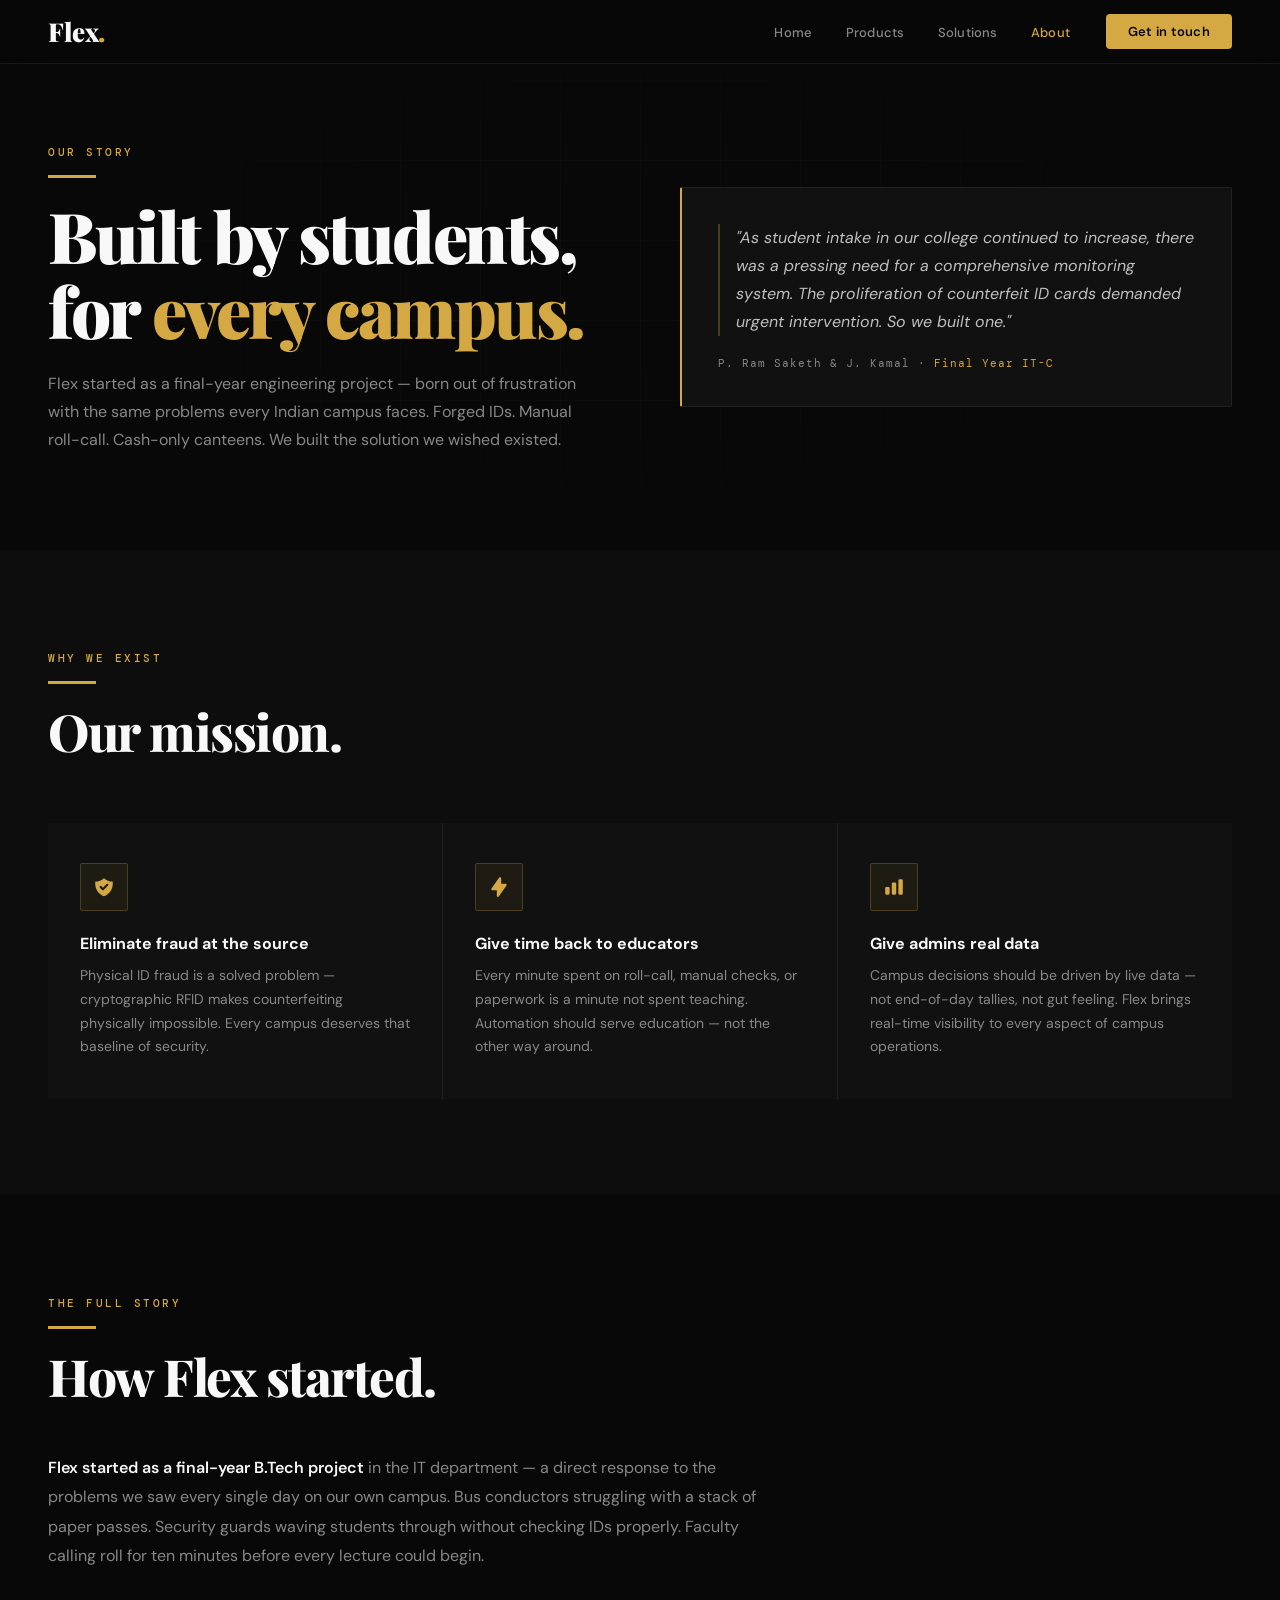
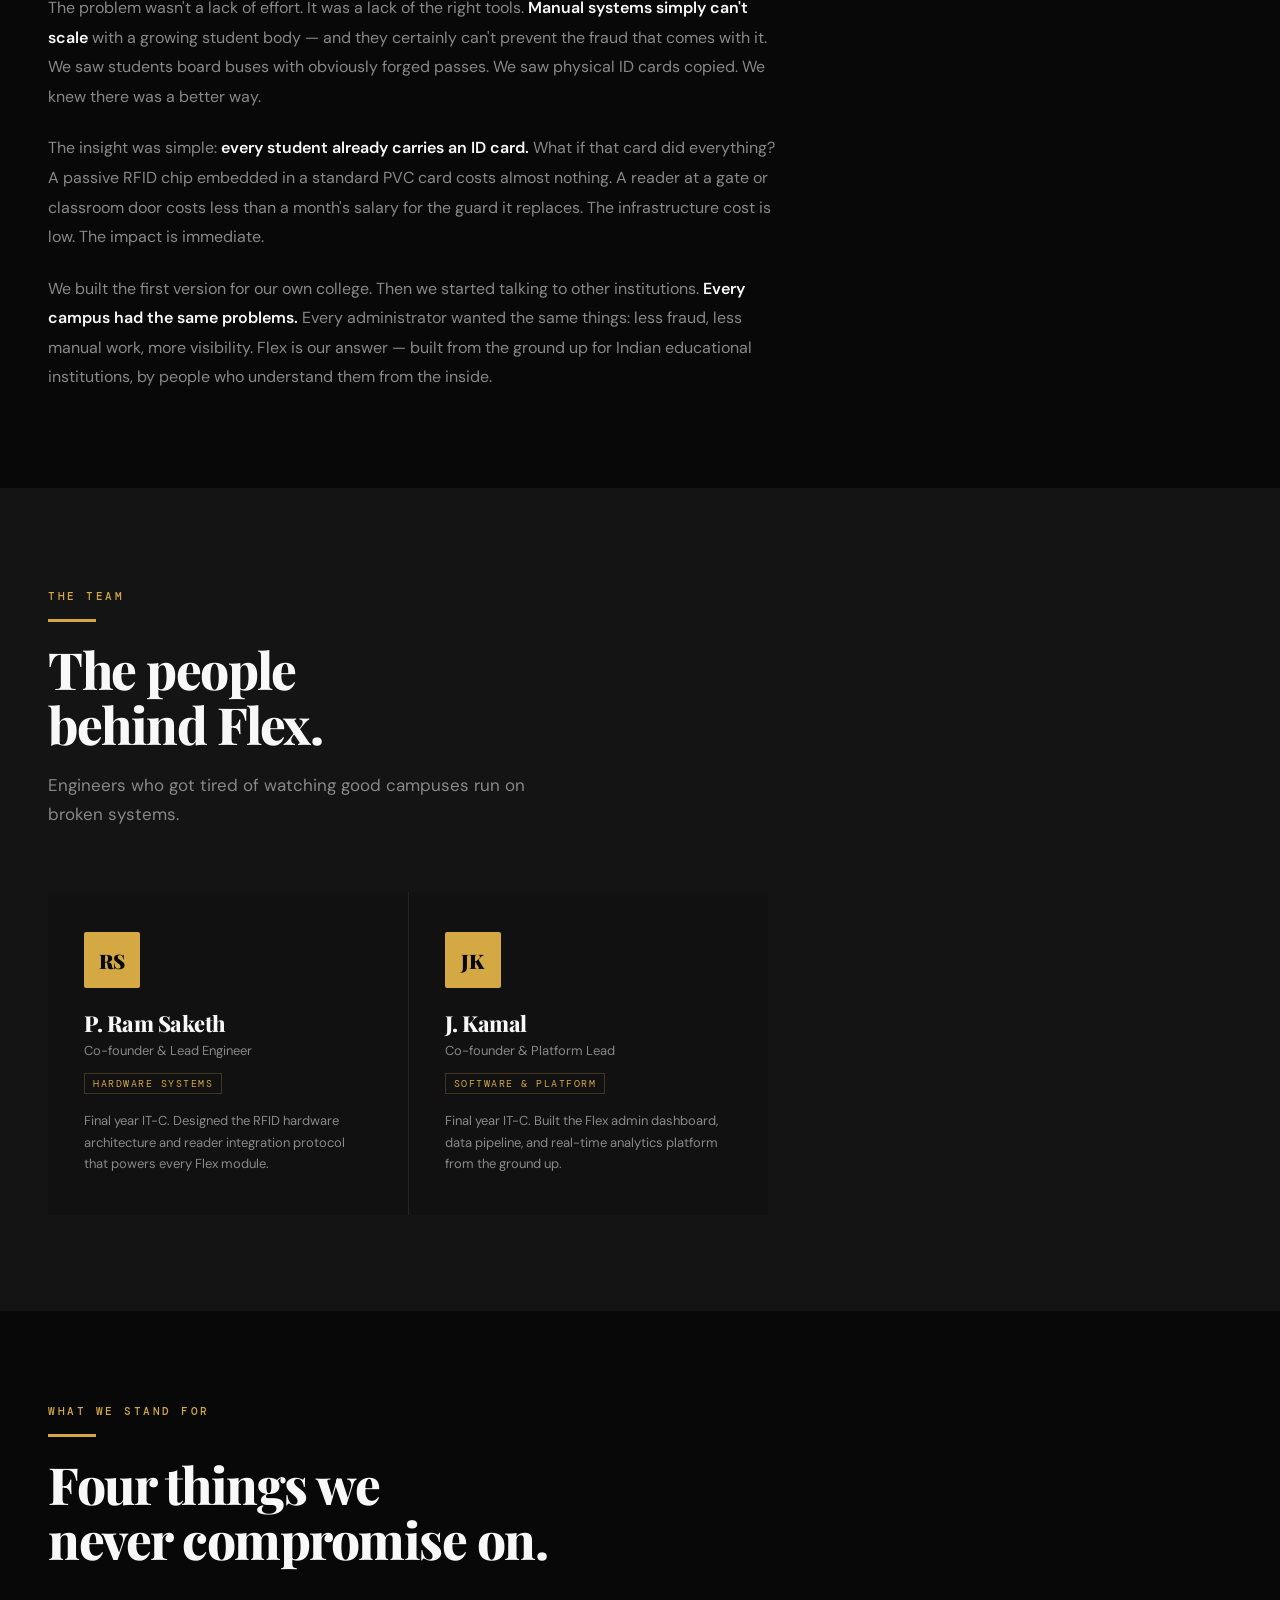
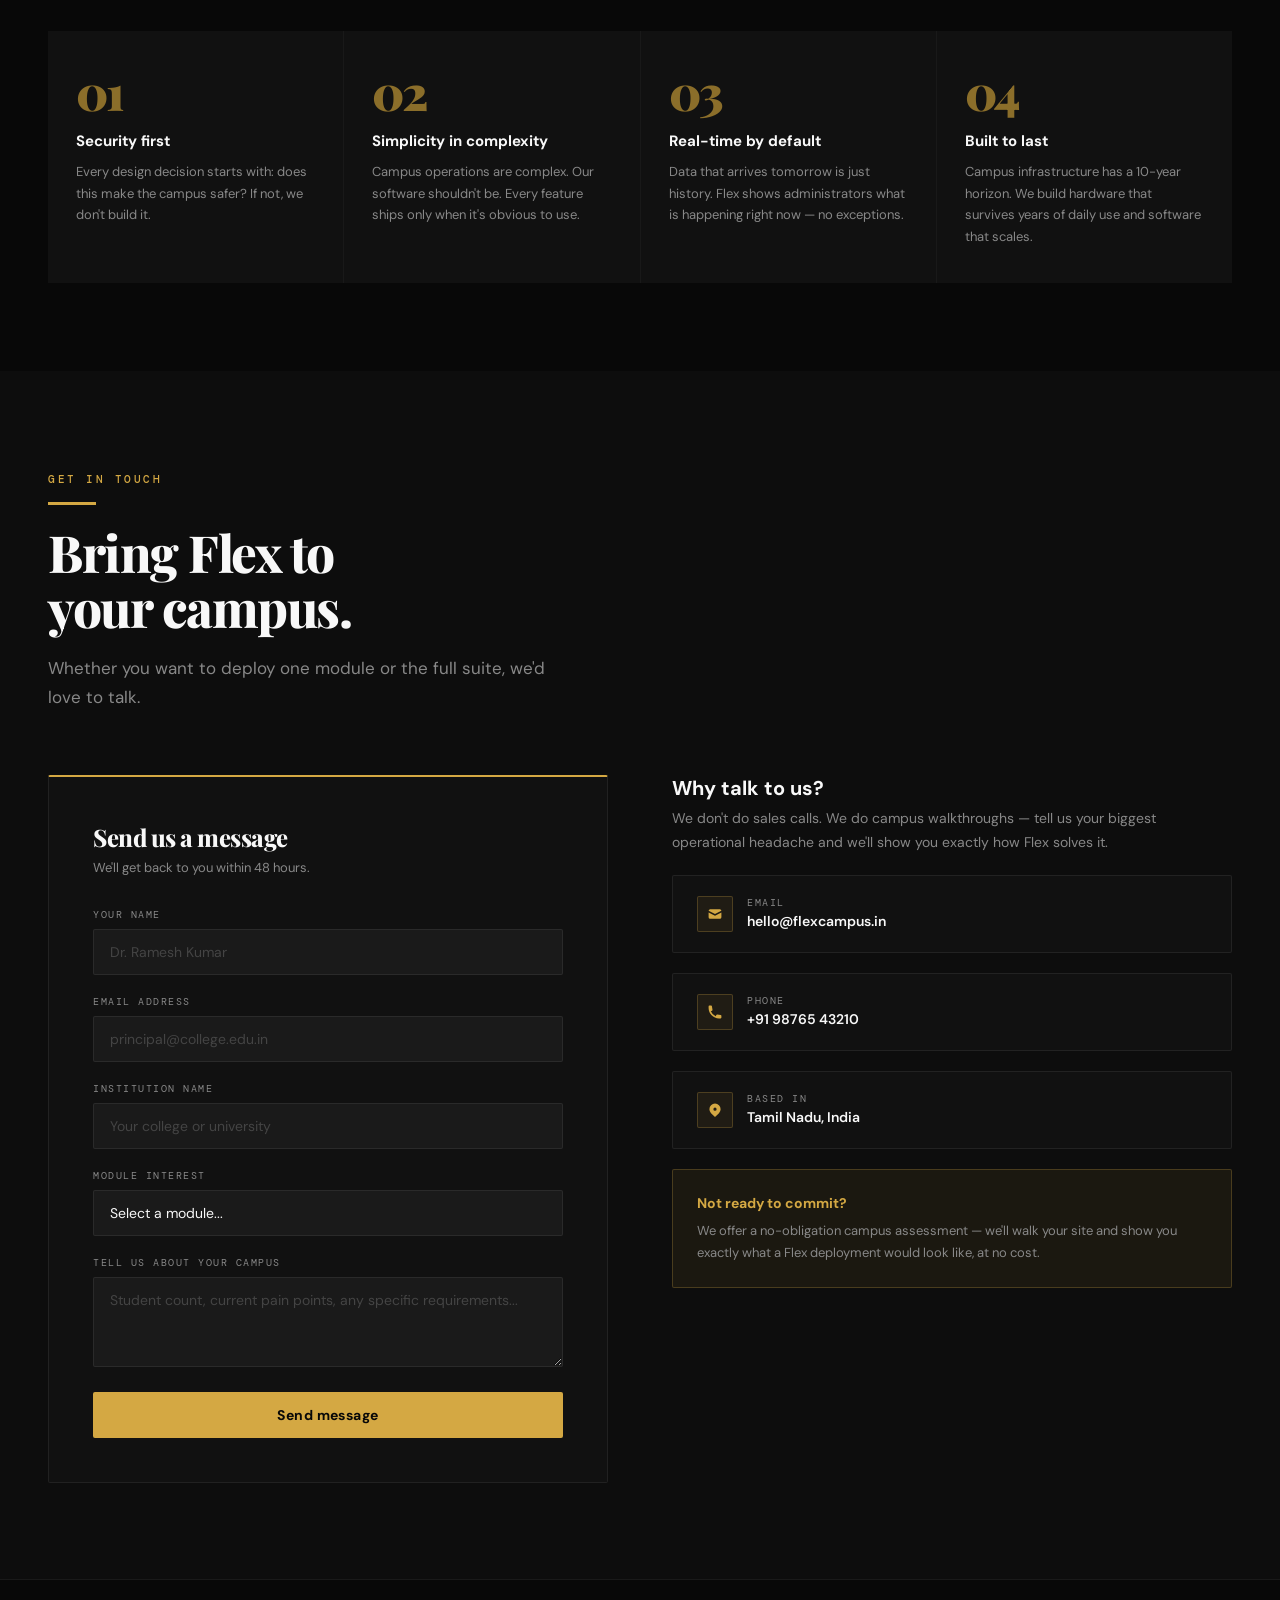
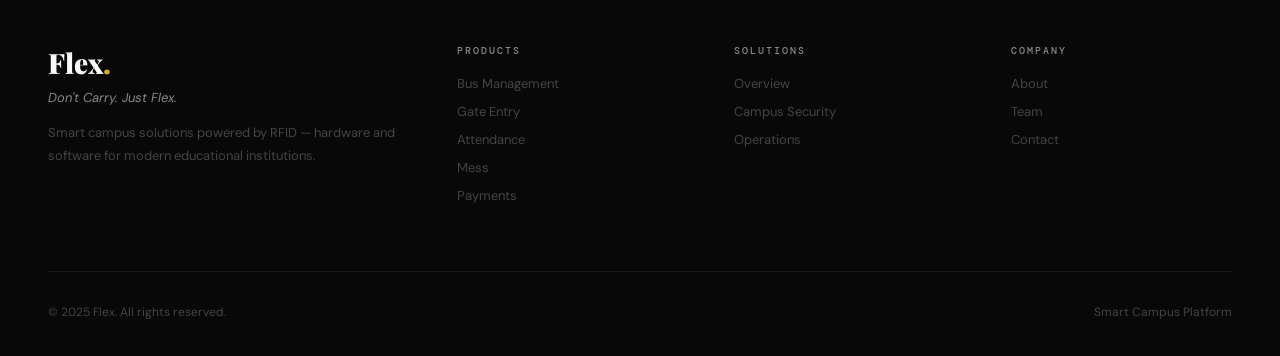
==== about.html @ b103eb39 "initial commit" ====
<!DOCTYPE html>
<html lang="en">
<head>
<meta charset="UTF-8"/>
<meta name="viewport" content="width=device-width, initial-scale=1.0"/>
<title>About — Flex</title>
<link rel="stylesheet" href="dark-theme.css"/>
<style>
/* HERO */
.page-hero {
  padding: 140px 48px 96px; background: var(--bg-void);
  position: relative; overflow: hidden;
}
.page-hero-grid { position: absolute; inset: 0; pointer-events: none; background-image: linear-gradient(rgba(255,255,255,0.025) 1px, transparent 1px), linear-gradient(90deg, rgba(255,255,255,0.025) 1px, transparent 1px); background-size: 80px 80px; mask-image: radial-gradient(ellipse at 50% 50%, black 20%, transparent 75%); }
.page-hero-inner { max-width: 1200px; margin: 0 auto; display: grid; grid-template-columns: 1fr 1fr; gap: 80px; align-items: center; position: relative; z-index: 1; }
.hero-title { font-family: var(--font-display); font-size: clamp(40px,5.5vw,70px); font-weight: 900; letter-spacing: -2.5px; line-height: 1.07; color: var(--white); margin-bottom: 22px; }
.hero-title .gold { color: var(--gold); }
.hero-sub { font-size: 16px; color: var(--silver-dim); line-height: 1.75; }
.origin-card {
  background: var(--bg-card); border: 1px solid var(--border);
  border-radius: 2px; padding: 36px; border-left: 2px solid var(--gold);
}
.origin-quote { font-size: 16px; line-height: 1.75; color: var(--silver); font-style: italic; margin-bottom: 20px; padding-left: 16px; border-left: 2px solid rgba(212,168,67,0.3); }
.origin-meta { font-family: var(--font-mono); font-size: 11px; letter-spacing: 1px; color: var(--silver-dim); }
.origin-meta span { color: var(--gold); }

/* SECTIONS */
.s-void { background: var(--bg-void); }
.s-base { background: var(--bg-base); }
.s-raised { background: var(--bg-raised); }

/* MISSION */
.mission-grid { display: grid; grid-template-columns: repeat(3,1fr); gap: 1px; background: var(--border); margin-top: 64px; }
.mc {
  background: var(--bg-card); padding: 40px 32px;
  transition: background 200ms var(--ease); position: relative; overflow: hidden;
}
.mc::before { content: ''; position: absolute; top: 0; left: 0; width: 2px; height: 0; background: var(--gold); transition: height 400ms var(--ease); }
.mc:hover { background: var(--bg-elevated); }
.mc:hover::before { height: 100%; }
.mc-icon { width: 48px; height: 48px; border-radius: 2px; border: 1px solid var(--border-gold); background: rgba(212,168,67,0.07); display: flex; align-items: center; justify-content: center; margin-bottom: 22px; }
.mc-icon svg { width: 22px; height: 22px; color: var(--gold); }
.mc-title { font-size: 16px; font-weight: 700; color: var(--white); margin-bottom: 10px; }
.mc-desc { font-size: 14px; color: var(--silver-dim); line-height: 1.7; }

/* STORY */
.story-body { max-width: 740px; margin-top: 48px; display: flex; flex-direction: column; gap: 22px; }
.story-para { font-size: 16px; line-height: 1.85; color: var(--silver-dim); }
.story-para strong { color: var(--white); font-weight: 600; }

/* TEAM */
.team-grid { display: grid; grid-template-columns: repeat(2,1fr); gap: 1px; background: var(--border); margin-top: 64px; max-width: 720px; }
.team-card {
  background: var(--bg-card); padding: 40px 36px;
  transition: background 200ms var(--ease); position: relative; overflow: hidden;
}
.team-card::after { content: ''; position: absolute; bottom: 0; left: 0; right: 0; height: 2px; background: var(--gold); transform: scaleX(0); transform-origin: left; transition: transform 400ms var(--ease); }
.team-card:hover { background: var(--bg-elevated); }
.team-card:hover::after { transform: scaleX(1); }
.team-avatar {
  width: 56px; height: 56px; border-radius: 2px;
  background: var(--gold); display: flex; align-items: center; justify-content: center;
  font-family: var(--font-display); font-size: 20px; font-weight: 900; color: var(--bg-void);
  margin-bottom: 20px;
}
.team-name { font-family: var(--font-display); font-size: 22px; font-weight: 800; letter-spacing: -0.5px; color: var(--white); margin-bottom: 4px; }
.team-role { font-size: 13px; color: var(--silver-dim); margin-bottom: 12px; }
.team-dept { font-family: var(--font-mono); font-size: 10px; letter-spacing: 1.5px; text-transform: uppercase; color: var(--gold); padding: 3px 8px; border: 1px solid var(--border-gold); display: inline-block; margin-bottom: 16px; }
.team-bio { font-size: 13px; color: var(--silver-dim); line-height: 1.65; }

/* VALUES */
.values-section { background: var(--bg-void); padding: 88px 48px; }
.values-inner { max-width: 1200px; margin: 0 auto; }
.values-grid { display: grid; grid-template-columns: repeat(4,1fr); gap: 1px; background: var(--border); margin-top: 64px; }
.vc {
  background: var(--bg-card); padding: 36px 28px;
  transition: background 200ms var(--ease);
}
.vc:hover { background: var(--bg-elevated); }
.vc-num { font-family: var(--font-display); font-size: 48px; font-weight: 900; color: var(--gold-dim); letter-spacing: -2px; line-height: 1; margin-bottom: 16px; transition: color 200ms; }
.vc:hover .vc-num { color: var(--gold); }
.vc-name { font-size: 15px; font-weight: 700; color: var(--white); margin-bottom: 10px; }
.vc-desc { font-size: 13px; color: var(--silver-dim); line-height: 1.65; }

/* CONTACT */
.contact-layout { display: grid; grid-template-columns: 1fr 1fr; gap: 64px; margin-top: 64px; align-items: start; }
.contact-form { background: var(--bg-card); border: 1px solid var(--border); border-radius: 2px; padding: 44px; border-top: 2px solid var(--gold); }
.cf-title { font-family: var(--font-display); font-size: 24px; font-weight: 800; letter-spacing: -0.5px; color: var(--white); margin-bottom: 6px; }
.cf-sub { font-size: 13px; color: var(--silver-dim); margin-bottom: 32px; }
.f-group { margin-bottom: 20px; }
.f-label { display: block; font-family: var(--font-mono); font-size: 10px; letter-spacing: 1.5px; text-transform: uppercase; color: var(--silver-dim); margin-bottom: 8px; }
.f-input {
  width: 100%; padding: 13px 16px;
  background: var(--bg-elevated); border: 1px solid var(--border);
  color: var(--white); font-family: var(--font-body); font-size: 14px;
  border-radius: 2px; outline: none;
  transition: border-color 200ms var(--ease);
}
.f-input:focus { border-color: var(--gold); }
.f-input::placeholder { color: var(--muted); }
select.f-input { cursor: pointer; appearance: none; }
select.f-input option { background: var(--bg-raised); }
textarea.f-input { min-height: 90px; resize: vertical; }
.btn-submit {
  width: 100%; padding: 14px; background: var(--gold); color: var(--bg-void);
  border: none; border-radius: 2px; font-size: 14px; font-weight: 700;
  font-family: var(--font-body); cursor: pointer; letter-spacing: 0.03em;
  transition: all 200ms var(--ease);
}
.btn-submit:hover { background: var(--gold-bright); transform: translateY(-1px); }

/* Contact info */
.contact-info { display: flex; flex-direction: column; gap: 20px; }
.ci-head { font-size: 20px; font-weight: 700; color: var(--white); margin-bottom: 6px; }
.ci-sub { font-size: 14px; color: var(--silver-dim); line-height: 1.7; }
.ci-card {
  background: var(--bg-card); border: 1px solid var(--border); border-radius: 2px; padding: 20px 24px;
  display: flex; align-items: flex-start; gap: 14px;
  transition: border-color 200ms var(--ease);
}
.ci-card:hover { border-color: var(--border-gold); }
.ci-icon { width: 36px; height: 36px; border-radius: 2px; border: 1px solid var(--border-gold); background: rgba(212,168,67,0.08); display: flex; align-items: center; justify-content: center; flex-shrink: 0; }
.ci-icon svg { width: 16px; height: 16px; color: var(--gold); }
.ci-label { font-family: var(--font-mono); font-size: 10px; letter-spacing: 1.5px; text-transform: uppercase; color: var(--silver-dim); margin-bottom: 3px; }
.ci-value { font-size: 14px; font-weight: 600; color: var(--white); }
.no-commit-card {
  background: rgba(212,168,67,0.07); border: 1px solid var(--border-gold);
  border-radius: 2px; padding: 24px;
}
.no-commit-title { font-size: 14px; font-weight: 700; color: var(--gold); margin-bottom: 8px; }
.no-commit-desc { font-size: 13px; color: var(--silver-dim); line-height: 1.65; }

/* Toast */
.toast {
  position: fixed; bottom: 28px; right: 28px; z-index: 999;
  background: var(--gold); color: var(--bg-void);
  padding: 14px 24px; border-radius: 2px;
  font-size: 14px; font-weight: 700;
  transform: translateY(80px); opacity: 0;
  transition: all 350ms var(--ease);
  pointer-events: none;
}
.toast.show { transform: translateY(0); opacity: 1; }

@media (max-width: 900px) {
  .page-hero-inner { grid-template-columns: 1fr; gap: 40px; }
  .mission-grid { grid-template-columns: 1fr; }
  .team-grid { grid-template-columns: 1fr; max-width: 100%; }
  .values-grid { grid-template-columns: 1fr 1fr; }
  .contact-layout { grid-template-columns: 1fr; }
  .page-hero { padding: 120px 24px 72px; }
  .values-section { padding: 72px 24px; }
}
@media (max-width: 560px) {
  .values-grid { grid-template-columns: 1fr 1fr; }
  .page-hero { padding: 100px 20px 64px; }
  .values-section { padding: 64px 20px; }
}
</style>
</head>
<body>

<nav class="nav">
  <a href="index.html" class="nav-logo">Flex<span class="dot">.</span></a>
  <ul class="nav-links">
    <li><a href="index.html">Home</a></li>
    <li><a href="products.html">Products</a></li>
    <li><a href="solutions.html">Solutions</a></li>
    <li><a href="about.html" class="active">About</a></li>
  </ul>
  <a href="#contact" class="nav-cta">Get in touch</a>
</nav>

<!-- HERO -->
<div class="page-hero">
  <div class="page-hero-grid"></div>
  <div class="page-hero-inner">
    <div>
      <span class="eyebrow">Our story</span>
      <span class="gold-line"></span>
      <h1 class="hero-title">Built by students,<br/>for <span class="gold">every campus.</span></h1>
      <p class="hero-sub">Flex started as a final-year engineering project — born out of frustration with the same problems every Indian campus faces. Forged IDs. Manual roll-call. Cash-only canteens. We built the solution we wished existed.</p>
    </div>
    <div class="origin-card reveal">
      <div class="origin-quote">"As student intake in our college continued to increase, there was a pressing need for a comprehensive monitoring system. The proliferation of counterfeit ID cards demanded urgent intervention. So we built one."</div>
      <div class="origin-meta">P. Ram Saketh &amp; J. Kamal · <span>Final Year IT-C</span></div>
    </div>
  </div>
</div>

<!-- MISSION -->
<section class="section s-base">
  <div class="section-inner">
    <span class="eyebrow">Why we exist</span>
    <span class="gold-line"></span>
    <h2 class="section-title">Our mission.</h2>
    <div class="mission-grid reveal">
      <div class="mc">
        <div class="mc-icon"><svg viewBox="0 0 20 20" fill="currentColor"><path fill-rule="evenodd" d="M2.166 4.999A11.954 11.954 0 0010 1.944 11.954 11.954 0 0017.834 5c.11.65.166 1.32.166 2.001 0 5.225-3.34 9.67-8 11.317C5.34 16.67 2 12.225 2 7c0-.682.057-1.35.166-2.001zm11.541 3.708a1 1 0 00-1.414-1.414L9 10.586 7.707 9.293a1 1 0 00-1.414 1.414l2 2a1 1 0 001.414 0l4-4z" clip-rule="evenodd"/></svg></div>
        <div class="mc-title">Eliminate fraud at the source</div>
        <div class="mc-desc">Physical ID fraud is a solved problem — cryptographic RFID makes counterfeiting physically impossible. Every campus deserves that baseline of security.</div>
      </div>
      <div class="mc">
        <div class="mc-icon"><svg viewBox="0 0 20 20" fill="currentColor"><path fill-rule="evenodd" d="M11.3 1.046A1 1 0 0112 2v5h4a1 1 0 01.82 1.573l-7 10A1 1 0 018 18v-5H4a1 1 0 01-.82-1.573l7-10a1 1 0 011.12-.38z" clip-rule="evenodd"/></svg></div>
        <div class="mc-title">Give time back to educators</div>
        <div class="mc-desc">Every minute spent on roll-call, manual checks, or paperwork is a minute not spent teaching. Automation should serve education — not the other way around.</div>
      </div>
      <div class="mc">
        <div class="mc-icon"><svg viewBox="0 0 20 20" fill="currentColor"><path d="M2 11a1 1 0 011-1h2a1 1 0 011 1v5a1 1 0 01-1 1H3a1 1 0 01-1-1v-5zm6-4a1 1 0 011-1h2a1 1 0 011 1v9a1 1 0 01-1 1H9a1 1 0 01-1-1V7zm6-3a1 1 0 011-1h2a1 1 0 011 1v12a1 1 0 01-1 1h-2a1 1 0 01-1-1V4z"/></svg></div>
        <div class="mc-title">Give admins real data</div>
        <div class="mc-desc">Campus decisions should be driven by live data — not end-of-day tallies, not gut feeling. Flex brings real-time visibility to every aspect of campus operations.</div>
      </div>
    </div>
  </div>
</section>

<!-- STORY -->
<section class="section s-void">
  <div class="section-inner">
    <span class="eyebrow">The full story</span>
    <span class="gold-line"></span>
    <h2 class="section-title">How Flex started.</h2>
    <div class="story-body reveal">
      <p class="story-para"><strong>Flex started as a final-year B.Tech project</strong> in the IT department — a direct response to the problems we saw every single day on our own campus. Bus conductors struggling with a stack of paper passes. Security guards waving students through without checking IDs properly. Faculty calling roll for ten minutes before every lecture could begin.</p>
      <p class="story-para">The problem wasn't a lack of effort. It was a lack of the right tools. <strong>Manual systems simply can't scale</strong> with a growing student body — and they certainly can't prevent the fraud that comes with it. We saw students board buses with obviously forged passes. We saw physical ID cards copied. We knew there was a better way.</p>
      <p class="story-para">The insight was simple: <strong>every student already carries an ID card.</strong> What if that card did everything? A passive RFID chip embedded in a standard PVC card costs almost nothing. A reader at a gate or classroom door costs less than a month's salary for the guard it replaces. The infrastructure cost is low. The impact is immediate.</p>
      <p class="story-para">We built the first version for our own college. Then we started talking to other institutions. <strong>Every campus had the same problems.</strong> Every administrator wanted the same things: less fraud, less manual work, more visibility. Flex is our answer — built from the ground up for Indian educational institutions, by people who understand them from the inside.</p>
    </div>
  </div>
</section>

<!-- TEAM -->
<section class="section s-raised" id="team">
  <div class="section-inner">
    <span class="eyebrow">The team</span>
    <span class="gold-line"></span>
    <h2 class="section-title">The people<br/>behind Flex.</h2>
    <p class="section-sub">Engineers who got tired of watching good campuses run on broken systems.</p>
    <div class="team-grid reveal">
      <div class="team-card">
        <div class="team-avatar">RS</div>
        <div class="team-name">P. Ram Saketh</div>
        <div class="team-role">Co-founder &amp; Lead Engineer</div>
        <span class="team-dept">Hardware systems</span>
        <div class="team-bio">Final year IT-C. Designed the RFID hardware architecture and reader integration protocol that powers every Flex module.</div>
      </div>
      <div class="team-card">
        <div class="team-avatar">JK</div>
        <div class="team-name">J. Kamal</div>
        <div class="team-role">Co-founder &amp; Platform Lead</div>
        <span class="team-dept">Software &amp; platform</span>
        <div class="team-bio">Final year IT-C. Built the Flex admin dashboard, data pipeline, and real-time analytics platform from the ground up.</div>
      </div>
    </div>
  </div>
</section>

<!-- VALUES -->
<section class="values-section">
  <div class="values-inner">
    <span class="eyebrow">What we stand for</span>
    <span class="gold-line"></span>
    <h2 class="section-title">Four things we<br/>never compromise on.</h2>
    <div class="values-grid reveal">
      <div class="vc"><div class="vc-num">01</div><div class="vc-name">Security first</div><div class="vc-desc">Every design decision starts with: does this make the campus safer? If not, we don't build it.</div></div>
      <div class="vc"><div class="vc-num">02</div><div class="vc-name">Simplicity in complexity</div><div class="vc-desc">Campus operations are complex. Our software shouldn't be. Every feature ships only when it's obvious to use.</div></div>
      <div class="vc"><div class="vc-num">03</div><div class="vc-name">Real-time by default</div><div class="vc-desc">Data that arrives tomorrow is just history. Flex shows administrators what is happening right now — no exceptions.</div></div>
      <div class="vc"><div class="vc-num">04</div><div class="vc-name">Built to last</div><div class="vc-desc">Campus infrastructure has a 10-year horizon. We build hardware that survives years of daily use and software that scales.</div></div>
    </div>
  </div>
</section>

<!-- CONTACT -->
<section class="section s-base" id="contact">
  <div class="section-inner">
    <span class="eyebrow">Get in touch</span>
    <span class="gold-line"></span>
    <h2 class="section-title">Bring Flex to<br/>your campus.</h2>
    <p class="section-sub">Whether you want to deploy one module or the full suite, we'd love to talk.</p>
    <div class="contact-layout">
      <div class="contact-form reveal">
        <div class="cf-title">Send us a message</div>
        <div class="cf-sub">We'll get back to you within 48 hours.</div>
        <div class="f-group"><label class="f-label" for="fname">Your name</label><input class="f-input" id="fname" type="text" placeholder="Dr. Ramesh Kumar"/></div>
        <div class="f-group"><label class="f-label" for="femail">Email address</label><input class="f-input" id="femail" type="email" placeholder="principal@college.edu.in"/></div>
        <div class="f-group"><label class="f-label" for="finst">Institution name</label><input class="f-input" id="finst" type="text" placeholder="Your college or university"/></div>
        <div class="f-group">
          <label class="f-label" for="fmod">Module interest</label>
          <select class="f-input" id="fmod">
            <option value="">Select a module...</option>
            <option>Bus Management</option>
            <option>Campus Gate Entry</option>
            <option>Attendance System</option>
            <option>Mess Management</option>
            <option>Hostel Management</option>
            <option>Payments System</option>
            <option>Full platform (all modules)</option>
          </select>
        </div>
        <div class="f-group"><label class="f-label" for="fmsg">Tell us about your campus</label><textarea class="f-input" id="fmsg" placeholder="Student count, current pain points, any specific requirements..."></textarea></div>
        <button class="btn-submit" id="submit-btn">Send message</button>
      </div>
      <div class="contact-info reveal reveal-delay-2">
        <div>
          <div class="ci-head">Why talk to us?</div>
          <div class="ci-sub">We don't do sales calls. We do campus walkthroughs — tell us your biggest operational headache and we'll show you exactly how Flex solves it.</div>
        </div>
        <div class="ci-card">
          <div class="ci-icon"><svg viewBox="0 0 20 20" fill="currentColor"><path d="M2.003 5.884L10 9.882l7.997-3.998A2 2 0 0016 4H4a2 2 0 00-1.997 1.884z"/><path d="M18 8.118l-8 4-8-4V14a2 2 0 002 2h12a2 2 0 002-2V8.118z"/></svg></div>
          <div><div class="ci-label">Email</div><div class="ci-value">hello@flexcampus.in</div></div>
        </div>
        <div class="ci-card">
          <div class="ci-icon"><svg viewBox="0 0 20 20" fill="currentColor"><path d="M2 3a1 1 0 011-1h2.153a1 1 0 01.986.836l.74 4.435a1 1 0 01-.54 1.06l-1.548.773a11.037 11.037 0 006.105 6.105l.774-1.548a1 1 0 011.059-.54l4.435.74a1 1 0 01.836.986V17a1 1 0 01-1 1h-2C7.82 18 2 12.18 2 5V3z"/></svg></div>
          <div><div class="ci-label">Phone</div><div class="ci-value">+91 98765 43210</div></div>
        </div>
        <div class="ci-card">
          <div class="ci-icon"><svg viewBox="0 0 20 20" fill="currentColor"><path fill-rule="evenodd" d="M5.05 4.05a7 7 0 119.9 9.9L10 18.9l-4.95-4.95a7 7 0 010-9.9zM10 11a2 2 0 100-4 2 2 0 000 4z" clip-rule="evenodd"/></svg></div>
          <div><div class="ci-label">Based in</div><div class="ci-value">Tamil Nadu, India</div></div>
        </div>
        <div class="no-commit-card">
          <div class="no-commit-title">Not ready to commit?</div>
          <div class="no-commit-desc">We offer a no-obligation campus assessment — we'll walk your site and show you exactly what a Flex deployment would look like, at no cost.</div>
        </div>
      </div>
    </div>
  </div>
</section>

<footer>
  <div class="footer-inner">
    <div class="footer-top">
      <div><div class="footer-logo">Flex<span>.</span></div><div class="footer-tagline">Don't Carry. Just Flex.</div><div class="footer-desc">Smart campus solutions powered by RFID — hardware and software for modern educational institutions.</div></div>
      <div class="footer-col"><div class="footer-col-title">Products</div><a href="products.html#bus">Bus Management</a><a href="products.html#gate">Gate Entry</a><a href="products.html#attendance">Attendance</a><a href="products.html#mess">Mess</a><a href="products.html#payments">Payments</a></div>
      <div class="footer-col"><div class="footer-col-title">Solutions</div><a href="solutions.html">Overview</a><a href="solutions.html#security">Campus Security</a><a href="solutions.html#operations">Operations</a></div>
      <div class="footer-col"><div class="footer-col-title">Company</div><a href="about.html">About</a><a href="#team">Team</a><a href="#contact">Contact</a></div>
    </div>
    <div class="footer-bottom"><span>© 2025 Flex. All rights reserved.</span><span>Smart Campus Platform</span></div>
  </div>
</footer>

<div class="toast" id="toast">Message sent — we'll be in touch within 48 hours.</div>

<script>
// Reveal on scroll
const obs = new IntersectionObserver(e => e.forEach(x => { if (x.isIntersecting) x.target.classList.add('visible'); }), { threshold: 0.07 });
document.querySelectorAll('.reveal').forEach(el => obs.observe(el));

// Stagger delays
document.querySelectorAll('.mc, .vc, .ci-card').forEach((el,i) => { el.style.transitionDelay = `${i*0.07}s`; });

// Contact form
document.getElementById('submit-btn').addEventListener('click', () => {
  const name = document.getElementById('fname').value.trim();
  const email = document.getElementById('femail').value.trim();
  if (!name || !email) { alert('Please enter your name and email address.'); return; }
  const toast = document.getElementById('toast');
  toast.classList.add('show');
  setTimeout(() => toast.classList.remove('show'), 4000);
  ['fname','femail','finst','fmod','fmsg'].forEach(id => { document.getElementById(id).value = ''; });
});

// Nav gold border on scroll
window.addEventListener('scroll', () => {
  document.querySelector('.nav').style.borderBottomColor =
    window.scrollY > 20 ? 'rgba(212,168,67,0.12)' : 'rgba(255,255,255,0.07)';
});
</script>
</body>
</html>
---- dark-theme.css ----
/* ═══════════════════════════════════════════════════════
   FLEX — DARK THEME  (CRED / NeoPOP inspired)
   Black · Gold · Silver
   ═══════════════════════════════════════════════════════ */

@import url('https://fonts.googleapis.com/css2?family=Playfair+Display:wght@700;800;900&family=DM+Sans:ital,wght@0,300;0,400;0,500;0,600;1,400&family=DM+Mono:wght@400;500&display=swap');

:root {
  /* Backgrounds */
  --bg-void:     #080808;
  --bg-base:     #0D0D0D;
  --bg-raised:   #141414;
  --bg-elevated: #1A1A1A;
  --bg-card:     #111111;
  --bg-card-2:   #161616;

  /* Gold palette */
  --gold:        #D4A843;
  --gold-bright: #F0C040;
  --gold-dim:    #8B6E2A;
  --gold-glow:   rgba(212,168,67,0.18);
  --gold-glow-lg:rgba(212,168,67,0.08);

  /* Silver/text */
  --white:       #F8F8F8;
  --silver:      #C0C0C0;
  --silver-dim:  #888888;
  --muted:       #444444;
  --border:      rgba(255,255,255,0.07);
  --border-gold: rgba(212,168,67,0.25);

  /* Semantic */
  --success:     #2ECC71;
  --danger:      #E74C3C;
  --warning:     #F39C12;

  /* Type */
  --font-display: 'Playfair Display', Georgia, serif;
  --font-body:    'DM Sans', system-ui, sans-serif;
  --font-mono:    'DM Mono', 'Fira Mono', monospace;

  /* Motion */
  --ease:   cubic-bezier(0.16, 1, 0.3, 1);
  --ease-out: cubic-bezier(0.0, 0.0, 0.2, 1);
  --t:      200ms;
  --t-slow: 500ms;
}

*, *::before, *::after { box-sizing: border-box; margin: 0; padding: 0; }
html { scroll-behavior: smooth; }
body {
  font-family: var(--font-body);
  background: var(--bg-base);
  color: var(--white);
  -webkit-font-smoothing: antialiased;
  overflow-x: hidden;
}

/* ── NAV ── */
.nav {
  position: fixed; top: 0; left: 0; right: 0; z-index: 200;
  height: 64px;
  background: rgba(8,8,8,0.85);
  backdrop-filter: blur(24px); -webkit-backdrop-filter: blur(24px);
  border-bottom: 1px solid var(--border);
  display: flex; align-items: center;
  padding: 0 48px;
}
.nav-logo {
  font-family: var(--font-display);
  font-size: 26px; font-weight: 900; letter-spacing: -0.5px;
  color: var(--white); text-decoration: none;
  margin-right: auto; display: flex; align-items: center;
}
.nav-logo .dot { color: var(--gold); }
.nav-links { display: flex; align-items: center; gap: 2px; list-style: none; }
.nav-links a {
  font-size: 13px; font-weight: 500; color: var(--silver-dim);
  text-decoration: none; padding: 7px 16px; border-radius: 6px;
  transition: color var(--t) var(--ease), background var(--t) var(--ease);
  letter-spacing: 0.01em;
}
.nav-links a:hover { color: var(--white); background: rgba(255,255,255,0.06); }
.nav-links a.active { color: var(--gold); }
.nav-cta {
  margin-left: 20px;
  background: var(--gold); color: var(--bg-void);
  font-size: 13px; font-weight: 600;
  padding: 9px 22px; border-radius: 4px; border: none;
  text-decoration: none; letter-spacing: 0.02em;
  transition: all var(--t) var(--ease);
  cursor: pointer;
}
.nav-cta:hover { background: var(--gold-bright); transform: translateY(-1px); text-decoration: none; color: var(--bg-void); }

/* ── SECTION BASE ── */
.section { padding: 96px 48px; }
.section-inner { max-width: 1200px; margin: 0 auto; }

.eyebrow {
  font-family: var(--font-mono);
  font-size: 11px; font-weight: 500; letter-spacing: 2.5px;
  text-transform: uppercase; color: var(--gold);
  display: inline-block; margin-bottom: 16px;
}
.section-title {
  font-family: var(--font-display);
  font-size: clamp(32px, 4vw, 56px); font-weight: 800;
  line-height: 1.08; letter-spacing: -1.5px; color: var(--white);
  margin-bottom: 18px;
}
.section-title .gold { color: var(--gold); }
.section-sub {
  font-size: 17px; line-height: 1.7;
  color: var(--silver-dim); max-width: 520px;
  font-weight: 400;
}

/* ── BUTTONS ── */
.btn-gold {
  display: inline-block;
  background: var(--gold); color: var(--bg-void);
  font-size: 14px; font-weight: 600; letter-spacing: 0.03em;
  padding: 14px 32px; border-radius: 4px; border: none;
  text-decoration: none; cursor: pointer;
  transition: all var(--t) var(--ease);
  position: relative; overflow: hidden;
}
.btn-gold::after {
  content: ''; position: absolute; inset: 0;
  background: linear-gradient(135deg, rgba(255,255,255,0.15), transparent);
  opacity: 0; transition: opacity var(--t);
}
.btn-gold:hover { background: var(--gold-bright); transform: translateY(-2px); text-decoration: none; color: var(--bg-void); }
.btn-gold:hover::after { opacity: 1; }

.btn-ghost {
  display: inline-block;
  background: transparent; color: var(--silver);
  font-size: 14px; font-weight: 500; letter-spacing: 0.02em;
  padding: 13px 32px; border-radius: 4px;
  border: 1px solid var(--border);
  text-decoration: none; cursor: pointer;
  transition: all var(--t) var(--ease);
}
.btn-ghost:hover { border-color: var(--gold); color: var(--gold); transform: translateY(-1px); text-decoration: none; }

/* ── CARDS ── */
.dark-card {
  background: var(--bg-card);
  border: 1px solid var(--border);
  border-radius: 2px;
  transition: border-color var(--t) var(--ease), transform var(--t-slow) var(--ease);
}
.dark-card:hover { border-color: var(--border-gold); transform: translateY(-3px); }

/* ── DIVIDERS ── */
.divider { border: none; border-top: 1px solid var(--border); max-width: 1200px; margin: 0 auto; }

/* ── GOLD LINE ── */
.gold-line {
  display: block; width: 48px; height: 3px;
  background: var(--gold); margin-bottom: 20px;
  border-radius: 0;
}

/* ── BADGE ── */
.badge {
  display: inline-flex; align-items: center; gap: 6px;
  font-size: 11px; font-weight: 600; letter-spacing: 0.5px; text-transform: uppercase;
  padding: 4px 10px; border-radius: 2px;
}
.badge-gold { background: rgba(212,168,67,0.15); color: var(--gold); border: 1px solid rgba(212,168,67,0.3); }
.badge-green { background: rgba(46,204,113,0.12); color: #2ECC71; border: 1px solid rgba(46,204,113,0.25); }
.badge-red { background: rgba(231,76,60,0.12); color: #E74C3C; border: 1px solid rgba(231,76,60,0.25); }
.badge-silver { background: rgba(192,192,192,0.08); color: var(--silver); border: 1px solid var(--border); }

/* ── STATUS DOT ── */
.sdot { width: 7px; height: 7px; border-radius: 50%; background: currentColor; display: inline-block; }

/* ── FOOTER ── */
footer {
  background: var(--bg-void);
  border-top: 1px solid var(--border);
  padding: 64px 48px 36px;
}
.footer-inner { max-width: 1200px; margin: 0 auto; }
.footer-top { display: grid; grid-template-columns: 1.6fr 1fr 1fr 1fr; gap: 56px; margin-bottom: 56px; }
.footer-logo { font-family: var(--font-display); font-size: 28px; font-weight: 900; color: var(--white); margin-bottom: 8px; }
.footer-logo span { color: var(--gold); }
.footer-tagline { font-size: 13px; color: var(--silver-dim); font-style: italic; margin-bottom: 16px; }
.footer-desc { font-size: 13px; color: var(--muted); line-height: 1.7; }
.footer-col-title { font-family: var(--font-mono); font-size: 10px; font-weight: 500; letter-spacing: 2px; text-transform: uppercase; color: var(--silver-dim); margin-bottom: 18px; }
.footer-col a { display: block; font-size: 13px; color: var(--muted); text-decoration: none; margin-bottom: 11px; transition: color var(--t); }
.footer-col a:hover { color: var(--white); text-decoration: none; }
.footer-bottom { border-top: 1px solid var(--border); padding-top: 32px; display: flex; justify-content: space-between; align-items: center; font-size: 12px; color: var(--muted); flex-wrap: wrap; gap: 12px; }
.footer-bottom a { color: var(--gold); text-decoration: none; }

/* ── SCROLL-IN ANIMATION ── */
.reveal { opacity: 0; transform: translateY(28px); transition: opacity 0.7s var(--ease), transform 0.7s var(--ease); }
.reveal.visible { opacity: 1; transform: translateY(0); }
.reveal-delay-1 { transition-delay: 0.08s; }
.reveal-delay-2 { transition-delay: 0.16s; }
.reveal-delay-3 { transition-delay: 0.24s; }
.reveal-delay-4 { transition-delay: 0.32s; }

/* ── GLOW ── */
.glow-gold { box-shadow: 0 0 40px var(--gold-glow); }
.text-glow { text-shadow: 0 0 40px rgba(212,168,67,0.4); }

@media (max-width: 900px) {
  .nav-links { display: none; }
  .section { padding: 72px 24px; }
  .nav { padding: 0 24px; }
  .footer-top { grid-template-columns: 1fr 1fr; gap: 36px; }
}
@media (max-width: 560px) {
  .section { padding: 56px 20px; }
  .footer-top { grid-template-columns: 1fr; }
  footer { padding: 48px 20px 28px; }
}
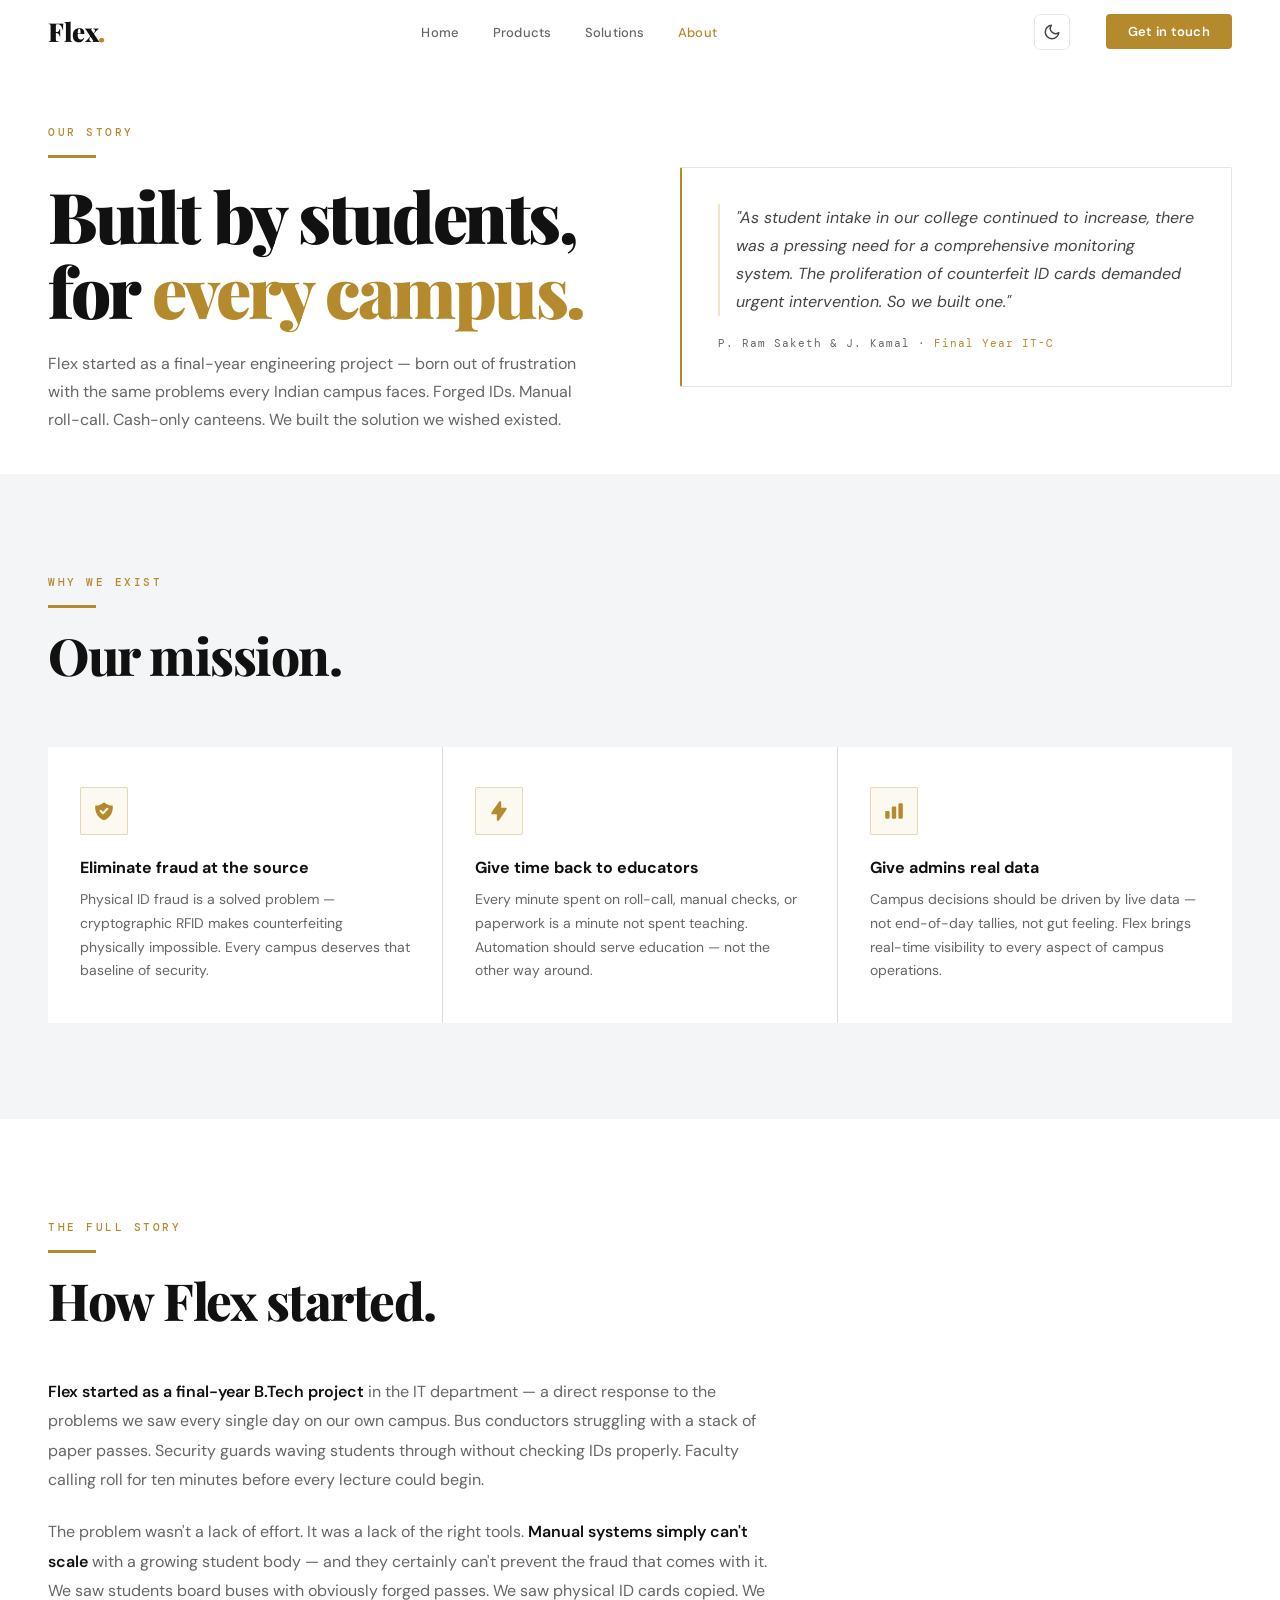
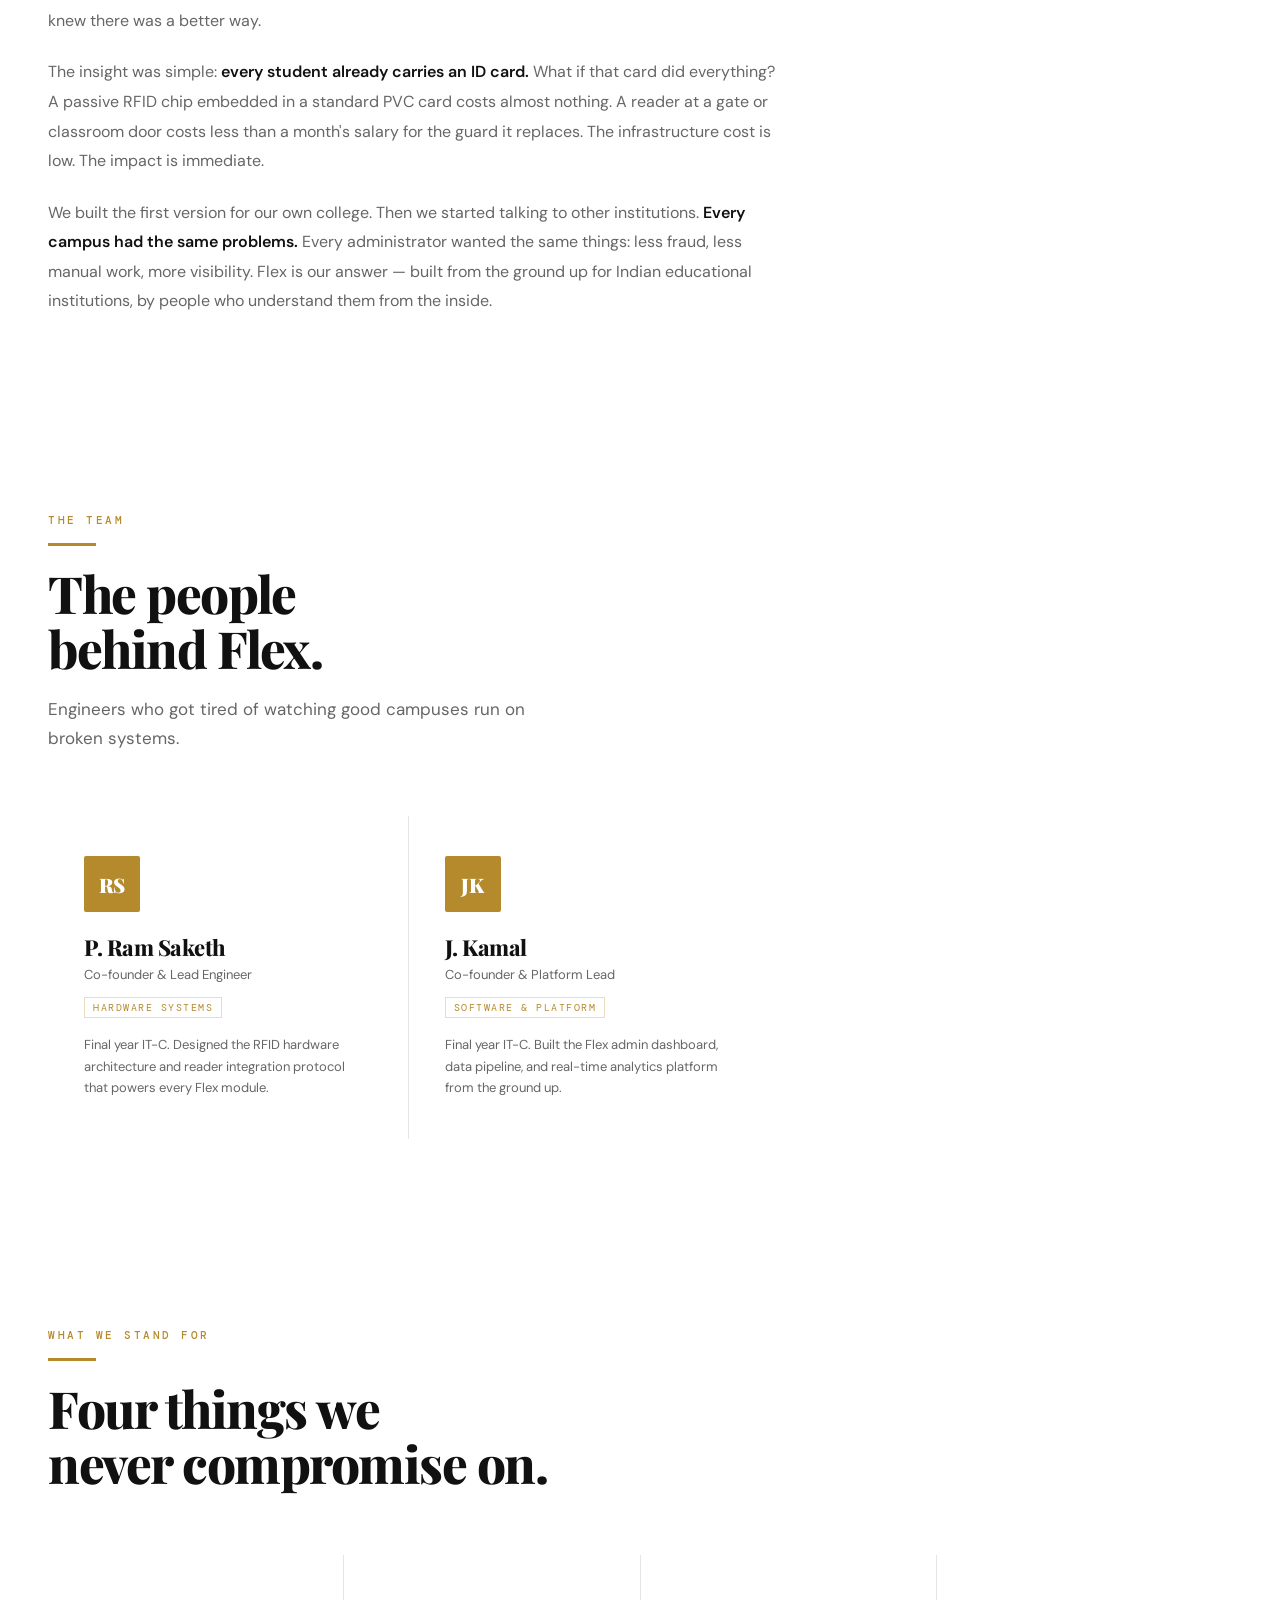
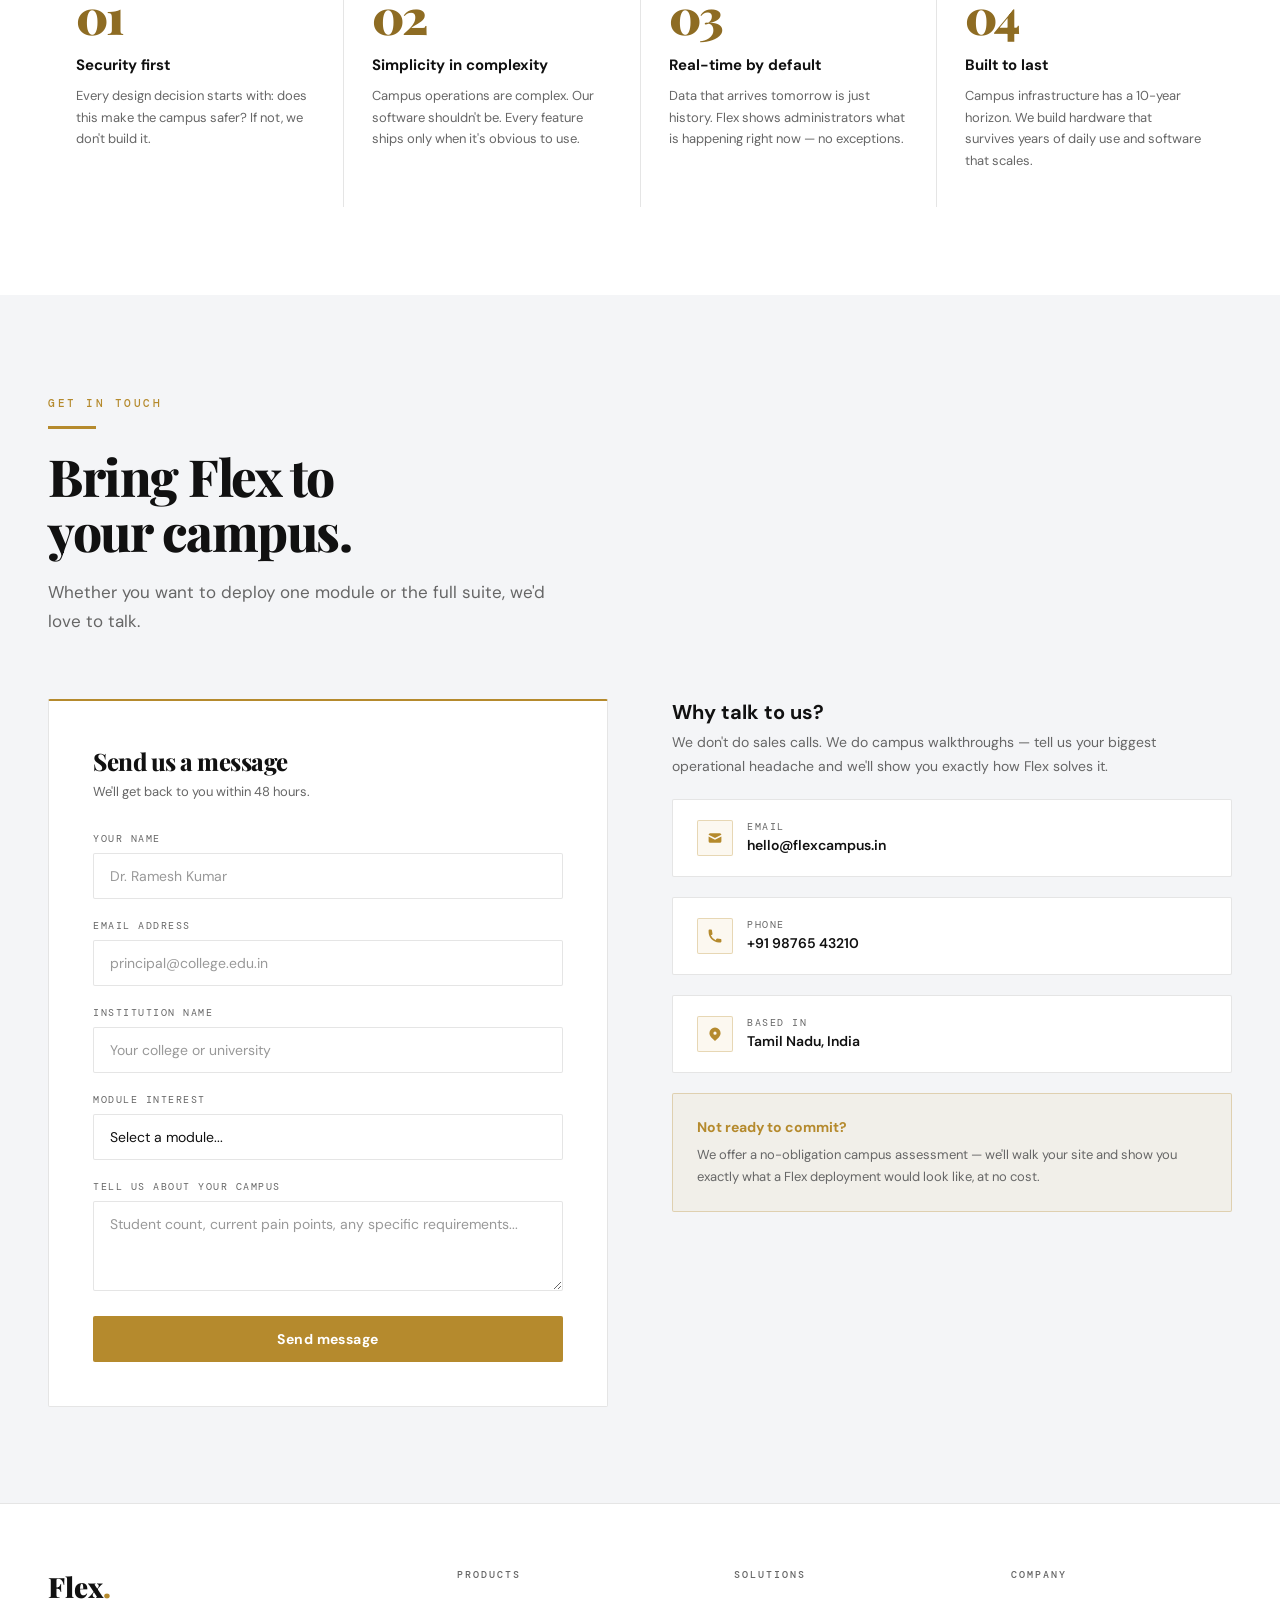
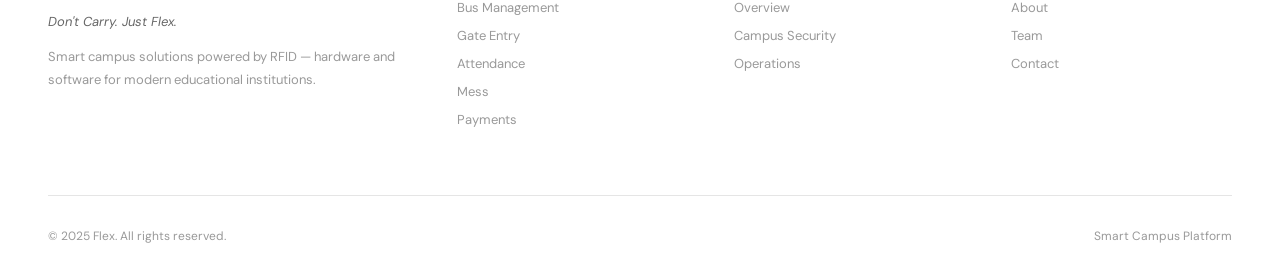
==== commit 3a84a136: "dual theme added" ====
--- a/about.html
+++ b/about.html
@@ -5,10 +5,11 @@
 <meta name="viewport" content="width=device-width, initial-scale=1.0"/>
 <title>About — Flex</title>
 <link rel="stylesheet" href="dark-theme.css"/>
+<script src="assets/theme.js"></script>
 <style>
 /* HERO */
 .page-hero {
-  padding: 140px 48px 96px; background: var(--bg-void);
+  padding: 120px 48px 40px; background: var(--bg-void);
   position: relative; overflow: hidden;
 }
 .page-hero-grid { position: absolute; inset: 0; pointer-events: none; background-image: linear-gradient(rgba(255,255,255,0.025) 1px, transparent 1px), linear-gradient(90deg, rgba(255,255,255,0.025) 1px, transparent 1px); background-size: 80px 80px; mask-image: radial-gradient(ellipse at 50% 50%, black 20%, transparent 75%); }
@@ -168,7 +169,13 @@
     <li><a href="solutions.html">Solutions</a></li>
     <li><a href="about.html" class="active">About</a></li>
   </ul>
-  <a href="#contact" class="nav-cta">Get in touch</a>
+  <div style="display:flex; align-items:center; margin-left:auto;">
+    <button id="theme-toggle" class="theme-toggle" aria-label="Toggle theme">
+      <svg class="sun-icon" viewBox="0 0 24 24" fill="none" stroke="currentColor" stroke-width="2" stroke-linecap="round" stroke-linejoin="round"><circle cx="12" cy="12" r="5"></circle><line x1="12" y1="1" x2="12" y2="3"></line><line x1="12" y1="21" x2="12" y2="23"></line><line x1="4.22" y1="4.22" x2="5.64" y2="5.64"></line><line x1="18.36" y1="18.36" x2="19.78" y2="19.78"></line><line x1="1" y1="12" x2="3" y2="12"></line><line x1="21" y1="12" x2="23" y2="12"></line><line x1="4.22" y1="19.78" x2="5.64" y2="18.36"></line><line x1="18.36" y1="5.64" x2="19.78" y2="4.22"></line></svg>
+      <svg class="moon-icon" viewBox="0 0 24 24" fill="none" stroke="currentColor" stroke-width="2" stroke-linecap="round" stroke-linejoin="round"><path d="M21 12.79A9 9 0 1 1 11.21 3 7 7 0 0 0 21 12.79z"></path></svg>
+    </button>
+    <a href="#contact" class="nav-cta">Get in touch</a>
+  </div>
 </nav>
 
 <!-- HERO -->
--- a/dark-theme.css
+++ b/dark-theme.css
@@ -13,6 +13,8 @@
   --bg-elevated: #1A1A1A;
   --bg-card:     #111111;
   --bg-card-2:   #161616;
+  --bg-nav:      rgba(8,8,8,0.85);
+  --bg-nav-hover:rgba(255,255,255,0.06);
 
   /* Gold palette */
   --gold:        #D4A843;
@@ -45,6 +47,34 @@
   --t:      200ms;
   --t-slow: 500ms;
 }
+
+[data-theme="light"] {
+  /* Backgrounds */
+  --bg-void:     #FFFFFF;
+  --bg-base:     #F4F5F7;
+  --bg-raised:   #FFFFFF;
+  --bg-elevated: #FFFFFF;
+  --bg-card:     #FFFFFF;
+  --bg-card-2:   #F9F9FB;
+  --bg-nav:      rgba(255,255,255,0.85);
+  --bg-nav-hover:rgba(0,0,0,0.05);
+
+  /* Gold palette */
+  --gold:        #B58A2D;
+  --gold-bright: #D4A843;
+  --gold-dim:    #8E6C23;
+  --gold-glow:   rgba(181,138,45,0.18);
+  --gold-glow-lg:rgba(181,138,45,0.08);
+
+  /* Silver/text */
+  --white:       #111111;
+  --silver:      #444444;
+  --silver-dim:  #666666;
+  --muted:       #999999;
+  --border:      rgba(0,0,0,0.1);
+  --border-gold: rgba(181,138,45,0.3);
+}
+
 
 *, *::before, *::after { box-sizing: border-box; margin: 0; padding: 0; }
 html { scroll-behavior: smooth; }
@@ -54,17 +84,19 @@
   color: var(--white);
   -webkit-font-smoothing: antialiased;
   overflow-x: hidden;
+  transition: background var(--t) var(--ease), color var(--t) var(--ease);
 }
 
 /* ── NAV ── */
 .nav {
   position: fixed; top: 0; left: 0; right: 0; z-index: 200;
   height: 64px;
-  background: rgba(8,8,8,0.85);
+  background: var(--bg-nav);
   backdrop-filter: blur(24px); -webkit-backdrop-filter: blur(24px);
   border-bottom: 1px solid var(--border);
   display: flex; align-items: center;
   padding: 0 48px;
+  transition: background var(--t) var(--ease), border-color var(--t) var(--ease);
 }
 .nav-logo {
   font-family: var(--font-display);
@@ -80,7 +112,7 @@
   transition: color var(--t) var(--ease), background var(--t) var(--ease);
   letter-spacing: 0.01em;
 }
-.nav-links a:hover { color: var(--white); background: rgba(255,255,255,0.06); }
+.nav-links a:hover { color: var(--white); background: var(--bg-nav-hover); }
 .nav-links a.active { color: var(--gold); }
 .nav-cta {
   margin-left: 20px;
@@ -92,6 +124,23 @@
   cursor: pointer;
 }
 .nav-cta:hover { background: var(--gold-bright); transform: translateY(-1px); text-decoration: none; color: var(--bg-void); }
+
+/* Theme Toggle Button */
+.theme-toggle {
+  background: transparent;
+  border: 1px solid var(--border);
+  color: var(--silver);
+  width: 36px; height: 36px;
+  border-radius: 6px;
+  display: flex; align-items: center; justify-content: center;
+  cursor: pointer; transition: all var(--t) var(--ease);
+  margin-right: 16px;
+}
+.theme-toggle:hover { border-color: var(--gold); color: var(--gold); background: rgba(212,168,67,0.05); }
+.theme-toggle svg { width: 18px; height: 18px; }
+[data-theme="light"] .sun-icon { display: none; }
+[data-theme="dark"] .moon-icon { display: none; }
+:root:not([data-theme]) .moon-icon { display: none; }
 
 /* ── SECTION BASE ── */
 .section { padding: 96px 48px; }
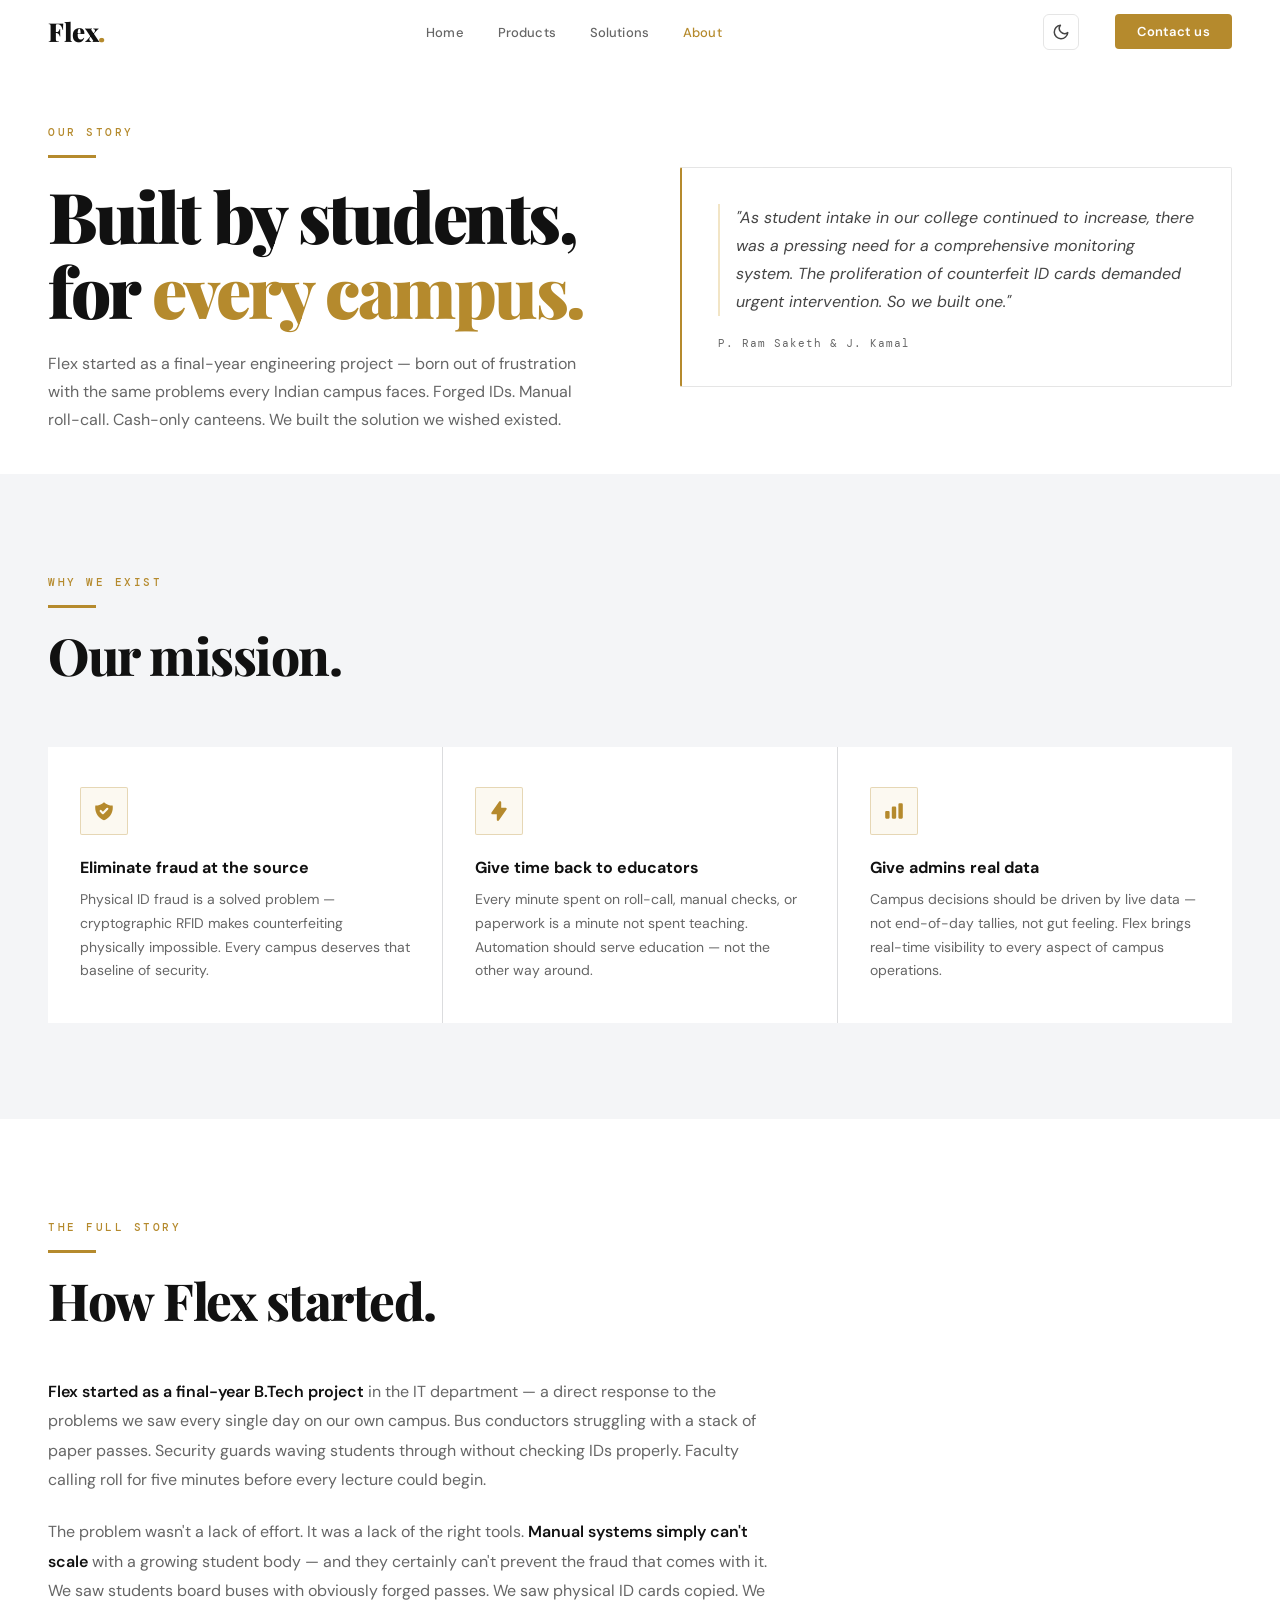
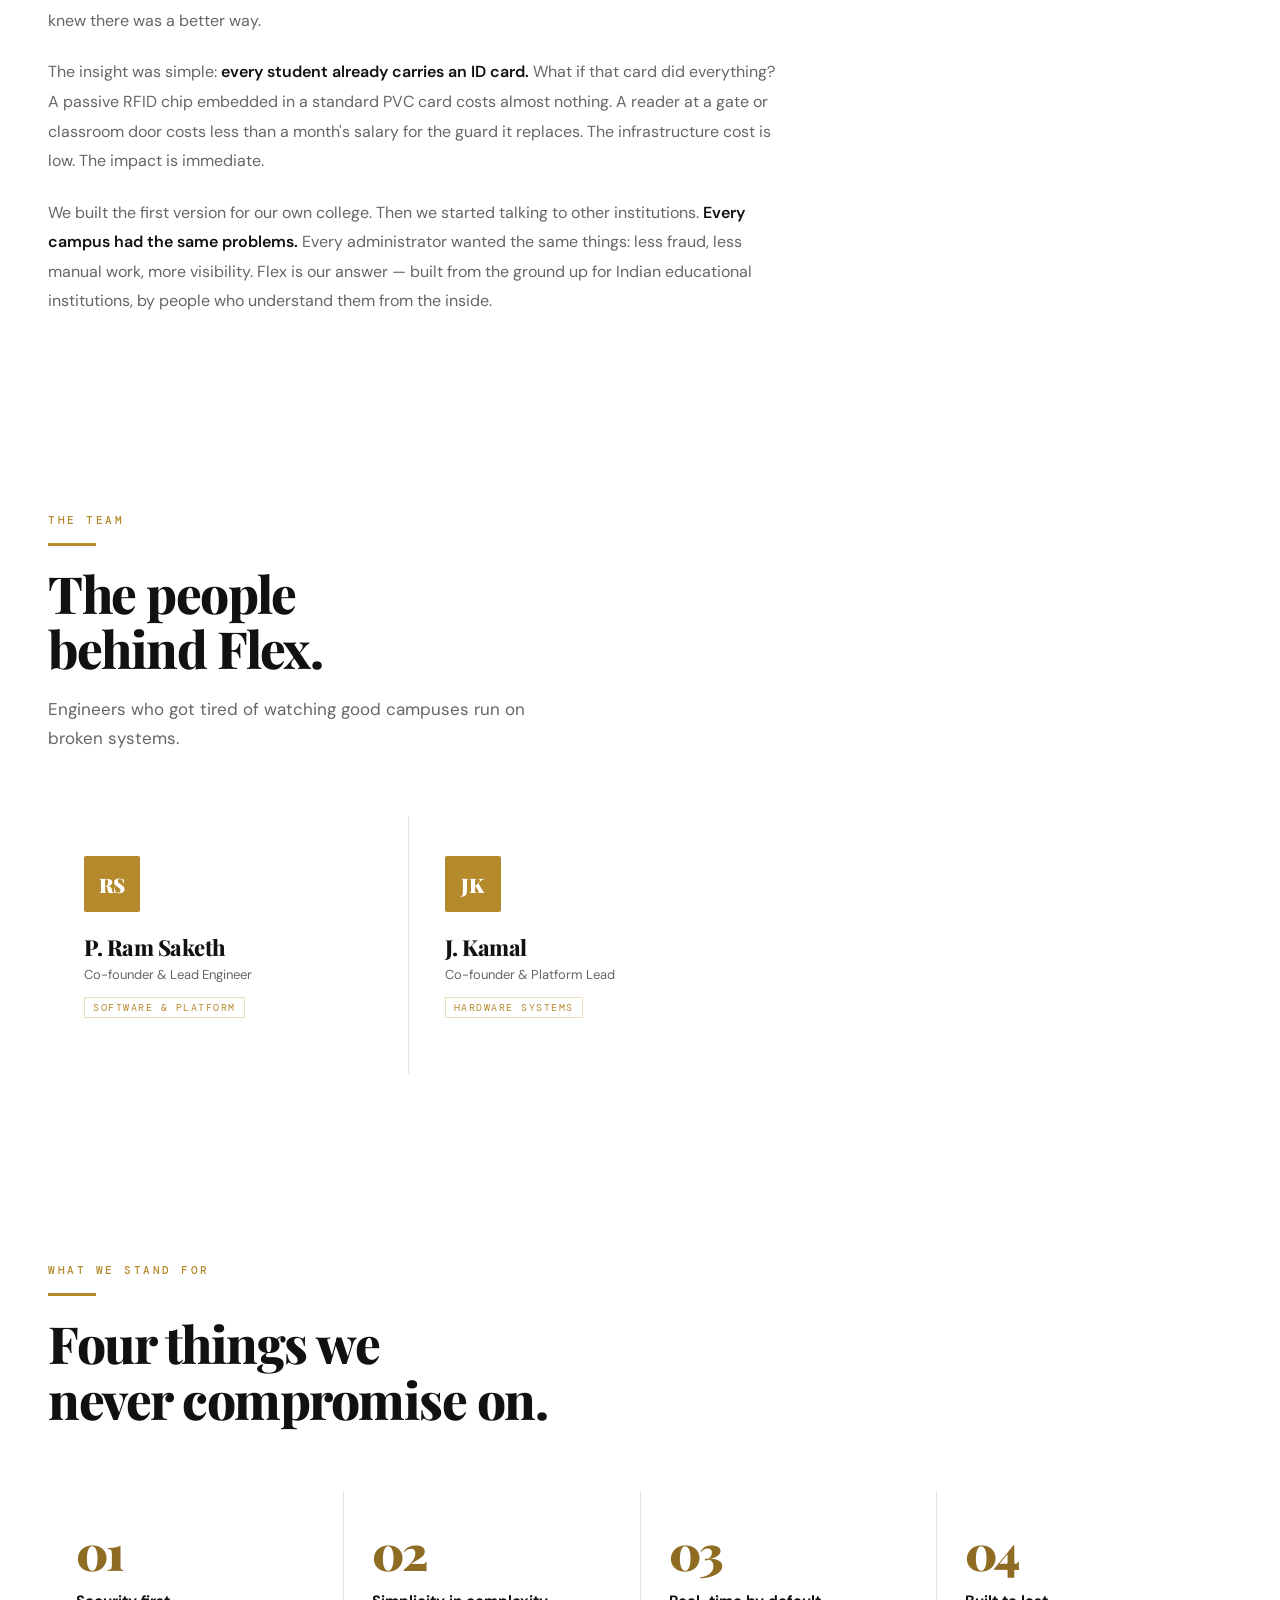
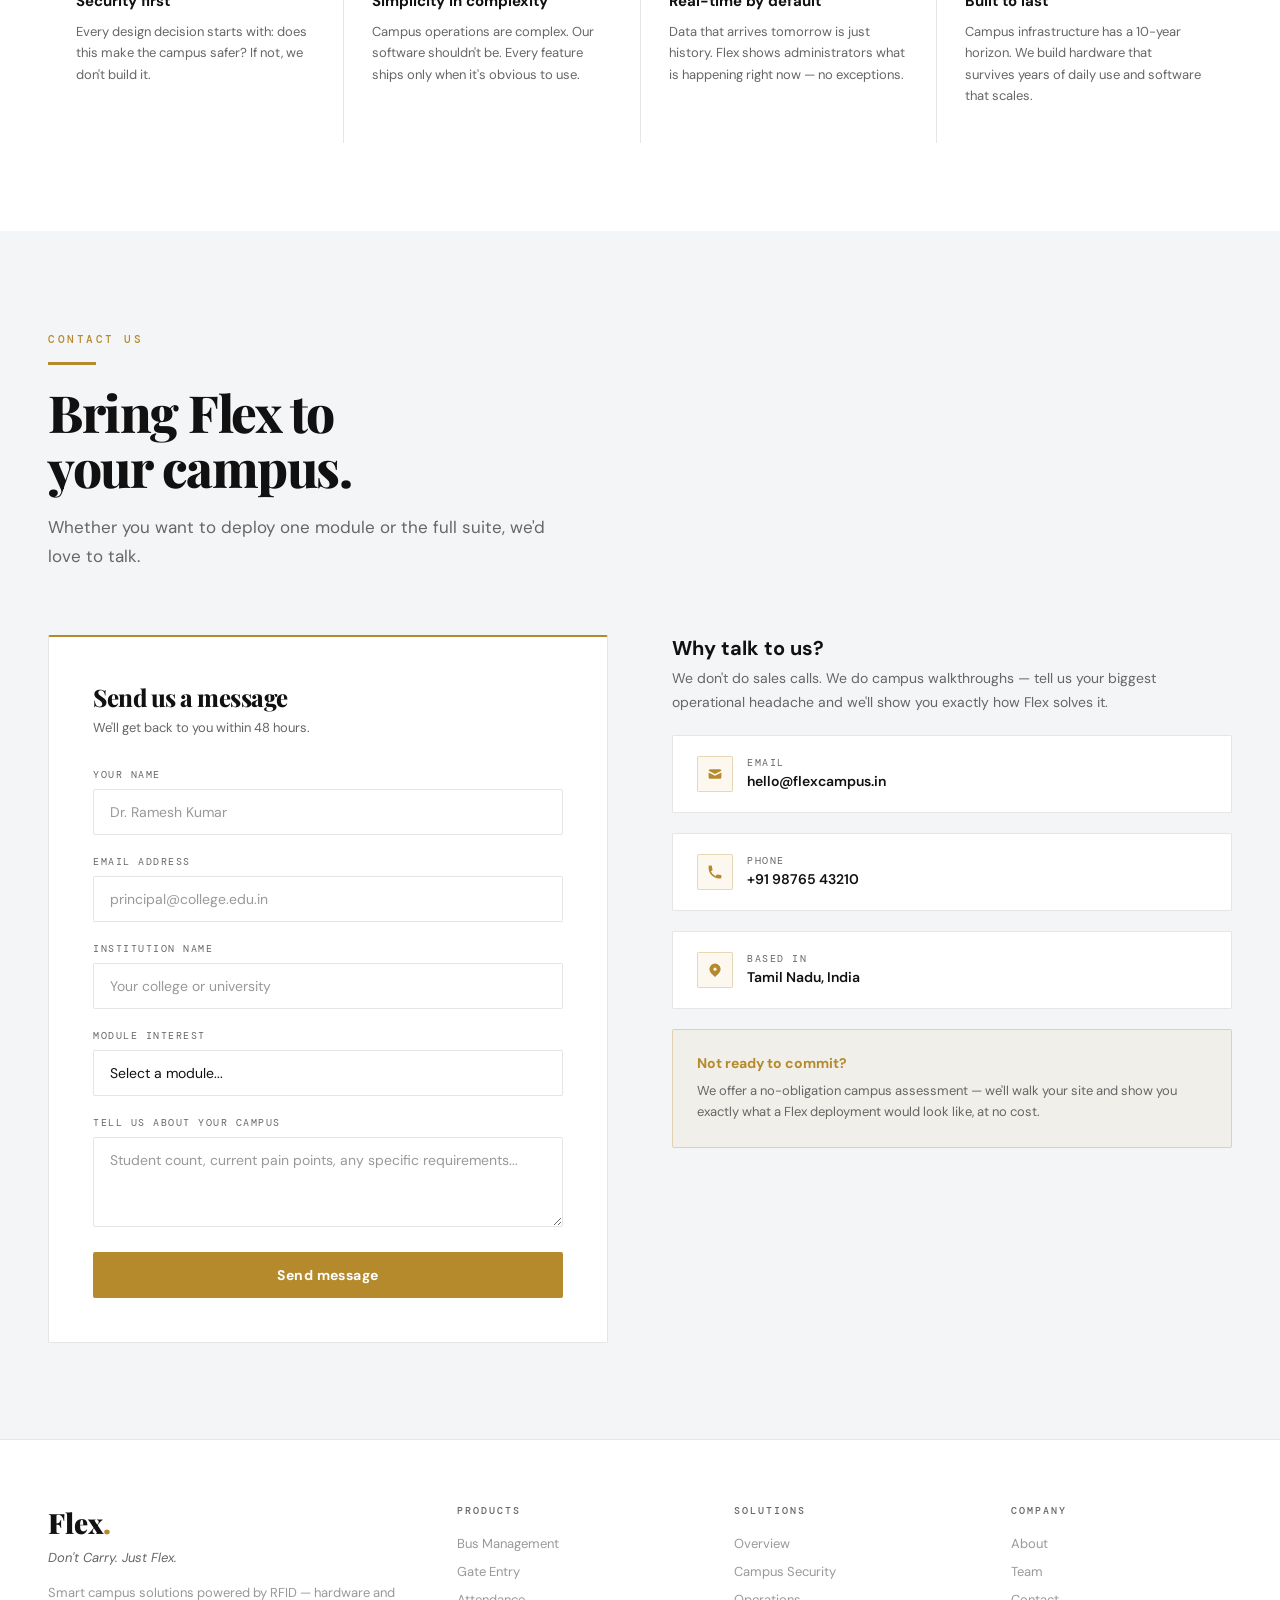
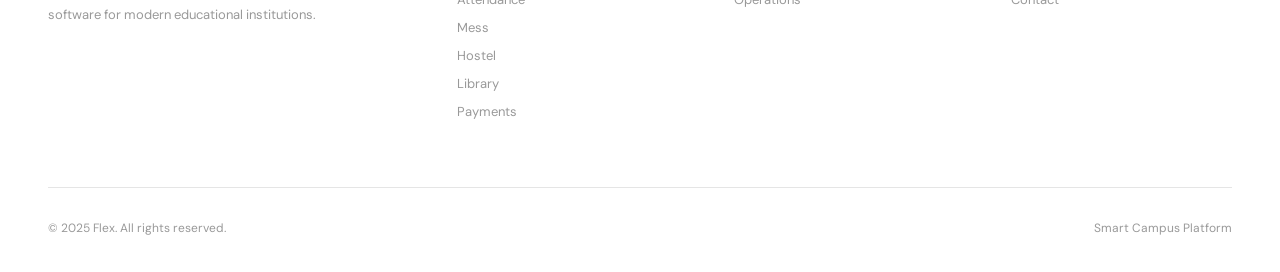
==== commit e415bae0: "initial changes" ====
--- a/about.html
+++ b/about.html
@@ -1,376 +1,913 @@
 <!DOCTYPE html>
 <html lang="en">
+
 <head>
-<meta charset="UTF-8"/>
-<meta name="viewport" content="width=device-width, initial-scale=1.0"/>
-<title>About — Flex</title>
-<link rel="stylesheet" href="dark-theme.css"/>
-<script src="assets/theme.js"></script>
-<style>
-/* HERO */
-.page-hero {
-  padding: 120px 48px 40px; background: var(--bg-void);
-  position: relative; overflow: hidden;
-}
-.page-hero-grid { position: absolute; inset: 0; pointer-events: none; background-image: linear-gradient(rgba(255,255,255,0.025) 1px, transparent 1px), linear-gradient(90deg, rgba(255,255,255,0.025) 1px, transparent 1px); background-size: 80px 80px; mask-image: radial-gradient(ellipse at 50% 50%, black 20%, transparent 75%); }
-.page-hero-inner { max-width: 1200px; margin: 0 auto; display: grid; grid-template-columns: 1fr 1fr; gap: 80px; align-items: center; position: relative; z-index: 1; }
-.hero-title { font-family: var(--font-display); font-size: clamp(40px,5.5vw,70px); font-weight: 900; letter-spacing: -2.5px; line-height: 1.07; color: var(--white); margin-bottom: 22px; }
-.hero-title .gold { color: var(--gold); }
-.hero-sub { font-size: 16px; color: var(--silver-dim); line-height: 1.75; }
-.origin-card {
-  background: var(--bg-card); border: 1px solid var(--border);
-  border-radius: 2px; padding: 36px; border-left: 2px solid var(--gold);
-}
-.origin-quote { font-size: 16px; line-height: 1.75; color: var(--silver); font-style: italic; margin-bottom: 20px; padding-left: 16px; border-left: 2px solid rgba(212,168,67,0.3); }
-.origin-meta { font-family: var(--font-mono); font-size: 11px; letter-spacing: 1px; color: var(--silver-dim); }
-.origin-meta span { color: var(--gold); }
-
-/* SECTIONS */
-.s-void { background: var(--bg-void); }
-.s-base { background: var(--bg-base); }
-.s-raised { background: var(--bg-raised); }
-
-/* MISSION */
-.mission-grid { display: grid; grid-template-columns: repeat(3,1fr); gap: 1px; background: var(--border); margin-top: 64px; }
-.mc {
-  background: var(--bg-card); padding: 40px 32px;
-  transition: background 200ms var(--ease); position: relative; overflow: hidden;
-}
-.mc::before { content: ''; position: absolute; top: 0; left: 0; width: 2px; height: 0; background: var(--gold); transition: height 400ms var(--ease); }
-.mc:hover { background: var(--bg-elevated); }
-.mc:hover::before { height: 100%; }
-.mc-icon { width: 48px; height: 48px; border-radius: 2px; border: 1px solid var(--border-gold); background: rgba(212,168,67,0.07); display: flex; align-items: center; justify-content: center; margin-bottom: 22px; }
-.mc-icon svg { width: 22px; height: 22px; color: var(--gold); }
-.mc-title { font-size: 16px; font-weight: 700; color: var(--white); margin-bottom: 10px; }
-.mc-desc { font-size: 14px; color: var(--silver-dim); line-height: 1.7; }
-
-/* STORY */
-.story-body { max-width: 740px; margin-top: 48px; display: flex; flex-direction: column; gap: 22px; }
-.story-para { font-size: 16px; line-height: 1.85; color: var(--silver-dim); }
-.story-para strong { color: var(--white); font-weight: 600; }
-
-/* TEAM */
-.team-grid { display: grid; grid-template-columns: repeat(2,1fr); gap: 1px; background: var(--border); margin-top: 64px; max-width: 720px; }
-.team-card {
-  background: var(--bg-card); padding: 40px 36px;
-  transition: background 200ms var(--ease); position: relative; overflow: hidden;
-}
-.team-card::after { content: ''; position: absolute; bottom: 0; left: 0; right: 0; height: 2px; background: var(--gold); transform: scaleX(0); transform-origin: left; transition: transform 400ms var(--ease); }
-.team-card:hover { background: var(--bg-elevated); }
-.team-card:hover::after { transform: scaleX(1); }
-.team-avatar {
-  width: 56px; height: 56px; border-radius: 2px;
-  background: var(--gold); display: flex; align-items: center; justify-content: center;
-  font-family: var(--font-display); font-size: 20px; font-weight: 900; color: var(--bg-void);
-  margin-bottom: 20px;
-}
-.team-name { font-family: var(--font-display); font-size: 22px; font-weight: 800; letter-spacing: -0.5px; color: var(--white); margin-bottom: 4px; }
-.team-role { font-size: 13px; color: var(--silver-dim); margin-bottom: 12px; }
-.team-dept { font-family: var(--font-mono); font-size: 10px; letter-spacing: 1.5px; text-transform: uppercase; color: var(--gold); padding: 3px 8px; border: 1px solid var(--border-gold); display: inline-block; margin-bottom: 16px; }
-.team-bio { font-size: 13px; color: var(--silver-dim); line-height: 1.65; }
-
-/* VALUES */
-.values-section { background: var(--bg-void); padding: 88px 48px; }
-.values-inner { max-width: 1200px; margin: 0 auto; }
-.values-grid { display: grid; grid-template-columns: repeat(4,1fr); gap: 1px; background: var(--border); margin-top: 64px; }
-.vc {
-  background: var(--bg-card); padding: 36px 28px;
-  transition: background 200ms var(--ease);
-}
-.vc:hover { background: var(--bg-elevated); }
-.vc-num { font-family: var(--font-display); font-size: 48px; font-weight: 900; color: var(--gold-dim); letter-spacing: -2px; line-height: 1; margin-bottom: 16px; transition: color 200ms; }
-.vc:hover .vc-num { color: var(--gold); }
-.vc-name { font-size: 15px; font-weight: 700; color: var(--white); margin-bottom: 10px; }
-.vc-desc { font-size: 13px; color: var(--silver-dim); line-height: 1.65; }
-
-/* CONTACT */
-.contact-layout { display: grid; grid-template-columns: 1fr 1fr; gap: 64px; margin-top: 64px; align-items: start; }
-.contact-form { background: var(--bg-card); border: 1px solid var(--border); border-radius: 2px; padding: 44px; border-top: 2px solid var(--gold); }
-.cf-title { font-family: var(--font-display); font-size: 24px; font-weight: 800; letter-spacing: -0.5px; color: var(--white); margin-bottom: 6px; }
-.cf-sub { font-size: 13px; color: var(--silver-dim); margin-bottom: 32px; }
-.f-group { margin-bottom: 20px; }
-.f-label { display: block; font-family: var(--font-mono); font-size: 10px; letter-spacing: 1.5px; text-transform: uppercase; color: var(--silver-dim); margin-bottom: 8px; }
-.f-input {
-  width: 100%; padding: 13px 16px;
-  background: var(--bg-elevated); border: 1px solid var(--border);
-  color: var(--white); font-family: var(--font-body); font-size: 14px;
-  border-radius: 2px; outline: none;
-  transition: border-color 200ms var(--ease);
-}
-.f-input:focus { border-color: var(--gold); }
-.f-input::placeholder { color: var(--muted); }
-select.f-input { cursor: pointer; appearance: none; }
-select.f-input option { background: var(--bg-raised); }
-textarea.f-input { min-height: 90px; resize: vertical; }
-.btn-submit {
-  width: 100%; padding: 14px; background: var(--gold); color: var(--bg-void);
-  border: none; border-radius: 2px; font-size: 14px; font-weight: 700;
-  font-family: var(--font-body); cursor: pointer; letter-spacing: 0.03em;
-  transition: all 200ms var(--ease);
-}
-.btn-submit:hover { background: var(--gold-bright); transform: translateY(-1px); }
-
-/* Contact info */
-.contact-info { display: flex; flex-direction: column; gap: 20px; }
-.ci-head { font-size: 20px; font-weight: 700; color: var(--white); margin-bottom: 6px; }
-.ci-sub { font-size: 14px; color: var(--silver-dim); line-height: 1.7; }
-.ci-card {
-  background: var(--bg-card); border: 1px solid var(--border); border-radius: 2px; padding: 20px 24px;
-  display: flex; align-items: flex-start; gap: 14px;
-  transition: border-color 200ms var(--ease);
-}
-.ci-card:hover { border-color: var(--border-gold); }
-.ci-icon { width: 36px; height: 36px; border-radius: 2px; border: 1px solid var(--border-gold); background: rgba(212,168,67,0.08); display: flex; align-items: center; justify-content: center; flex-shrink: 0; }
-.ci-icon svg { width: 16px; height: 16px; color: var(--gold); }
-.ci-label { font-family: var(--font-mono); font-size: 10px; letter-spacing: 1.5px; text-transform: uppercase; color: var(--silver-dim); margin-bottom: 3px; }
-.ci-value { font-size: 14px; font-weight: 600; color: var(--white); }
-.no-commit-card {
-  background: rgba(212,168,67,0.07); border: 1px solid var(--border-gold);
-  border-radius: 2px; padding: 24px;
-}
-.no-commit-title { font-size: 14px; font-weight: 700; color: var(--gold); margin-bottom: 8px; }
-.no-commit-desc { font-size: 13px; color: var(--silver-dim); line-height: 1.65; }
-
-/* Toast */
-.toast {
-  position: fixed; bottom: 28px; right: 28px; z-index: 999;
-  background: var(--gold); color: var(--bg-void);
-  padding: 14px 24px; border-radius: 2px;
-  font-size: 14px; font-weight: 700;
-  transform: translateY(80px); opacity: 0;
-  transition: all 350ms var(--ease);
-  pointer-events: none;
-}
-.toast.show { transform: translateY(0); opacity: 1; }
-
-@media (max-width: 900px) {
-  .page-hero-inner { grid-template-columns: 1fr; gap: 40px; }
-  .mission-grid { grid-template-columns: 1fr; }
-  .team-grid { grid-template-columns: 1fr; max-width: 100%; }
-  .values-grid { grid-template-columns: 1fr 1fr; }
-  .contact-layout { grid-template-columns: 1fr; }
-  .page-hero { padding: 120px 24px 72px; }
-  .values-section { padding: 72px 24px; }
-}
-@media (max-width: 560px) {
-  .values-grid { grid-template-columns: 1fr 1fr; }
-  .page-hero { padding: 100px 20px 64px; }
-  .values-section { padding: 64px 20px; }
-}
-</style>
+  <meta charset="UTF-8" />
+  <meta name="viewport" content="width=device-width, initial-scale=1.0" />
+  <title>About — Flex</title>
+  <link rel="icon" type="image/svg+xml" href="assets/logo.svg" />
+  <link rel="stylesheet" href="dark-theme.css" />
+  <script src="assets/theme.js"></script>
+  <style>
+    /* HERO */
+    .page-hero {
+      padding: 120px 48px 40px;
+      background: var(--bg-void);
+      position: relative;
+      overflow: hidden;
+    }
+
+    .page-hero-grid {
+      position: absolute;
+      inset: 0;
+      pointer-events: none;
+      background-image: linear-gradient(rgba(255, 255, 255, 0.025) 1px, transparent 1px), linear-gradient(90deg, rgba(255, 255, 255, 0.025) 1px, transparent 1px);
+      background-size: 80px 80px;
+      mask-image: radial-gradient(ellipse at 50% 50%, black 20%, transparent 75%);
+    }
+
+    .page-hero-inner {
+      max-width: 1200px;
+      margin: 0 auto;
+      display: grid;
+      grid-template-columns: 1fr 1fr;
+      gap: 80px;
+      align-items: center;
+      position: relative;
+      z-index: 1;
+    }
+
+    .hero-title {
+      font-family: var(--font-display);
+      font-size: clamp(40px, 5.5vw, 70px);
+      font-weight: 900;
+      letter-spacing: -2.5px;
+      line-height: 1.07;
+      color: var(--white);
+      margin-bottom: 22px;
+    }
+
+    .hero-title .gold {
+      color: var(--gold);
+    }
+
+    .hero-sub {
+      font-size: 16px;
+      color: var(--silver-dim);
+      line-height: 1.75;
+    }
+
+    .origin-card {
+      background: var(--bg-card);
+      border: 1px solid var(--border);
+      border-radius: 2px;
+      padding: 36px;
+      border-left: 2px solid var(--gold);
+    }
+
+    .origin-quote {
+      font-size: 16px;
+      line-height: 1.75;
+      color: var(--silver);
+      font-style: italic;
+      margin-bottom: 20px;
+      padding-left: 16px;
+      border-left: 2px solid rgba(212, 168, 67, 0.3);
+    }
+
+    .origin-meta {
+      font-family: var(--font-mono);
+      font-size: 11px;
+      letter-spacing: 1px;
+      color: var(--silver-dim);
+    }
+
+    .origin-meta span {
+      color: var(--gold);
+    }
+
+    /* SECTIONS */
+    .s-void {
+      background: var(--bg-void);
+    }
+
+    .s-base {
+      background: var(--bg-base);
+    }
+
+    .s-raised {
+      background: var(--bg-raised);
+    }
+
+    /* MISSION */
+    .mission-grid {
+      display: grid;
+      grid-template-columns: repeat(3, 1fr);
+      gap: 1px;
+      background: var(--border);
+      margin-top: 64px;
+    }
+
+    .mc {
+      background: var(--bg-card);
+      padding: 40px 32px;
+      transition: background 200ms var(--ease);
+      position: relative;
+      overflow: hidden;
+    }
+
+    .mc::before {
+      content: '';
+      position: absolute;
+      top: 0;
+      left: 0;
+      width: 2px;
+      height: 0;
+      background: var(--gold);
+      transition: height 400ms var(--ease);
+    }
+
+    .mc:hover {
+      background: var(--bg-elevated);
+    }
+
+    .mc:hover::before {
+      height: 100%;
+    }
+
+    .mc-icon {
+      width: 48px;
+      height: 48px;
+      border-radius: 2px;
+      border: 1px solid var(--border-gold);
+      background: rgba(212, 168, 67, 0.07);
+      display: flex;
+      align-items: center;
+      justify-content: center;
+      margin-bottom: 22px;
+    }
+
+    .mc-icon svg {
+      width: 22px;
+      height: 22px;
+      color: var(--gold);
+    }
+
+    .mc-title {
+      font-size: 16px;
+      font-weight: 700;
+      color: var(--white);
+      margin-bottom: 10px;
+    }
+
+    .mc-desc {
+      font-size: 14px;
+      color: var(--silver-dim);
+      line-height: 1.7;
+    }
+
+    /* STORY */
+    .story-body {
+      max-width: 740px;
+      margin-top: 48px;
+      display: flex;
+      flex-direction: column;
+      gap: 22px;
+    }
+
+    .story-para {
+      font-size: 16px;
+      line-height: 1.85;
+      color: var(--silver-dim);
+    }
+
+    .story-para strong {
+      color: var(--white);
+      font-weight: 600;
+    }
+
+    /* TEAM */
+    .team-grid {
+      display: grid;
+      grid-template-columns: repeat(2, 1fr);
+      gap: 1px;
+      background: var(--border);
+      margin-top: 64px;
+      max-width: 720px;
+    }
+
+    .team-card {
+      background: var(--bg-card);
+      padding: 40px 36px;
+      transition: background 200ms var(--ease);
+      position: relative;
+      overflow: hidden;
+    }
+
+    .team-card::after {
+      content: '';
+      position: absolute;
+      bottom: 0;
+      left: 0;
+      right: 0;
+      height: 2px;
+      background: var(--gold);
+      transform: scaleX(0);
+      transform-origin: left;
+      transition: transform 400ms var(--ease);
+    }
+
+    .team-card:hover {
+      background: var(--bg-elevated);
+    }
+
+    .team-card:hover::after {
+      transform: scaleX(1);
+    }
+
+    .team-avatar {
+      width: 56px;
+      height: 56px;
+      border-radius: 2px;
+      background: var(--gold);
+      display: flex;
+      align-items: center;
+      justify-content: center;
+      font-family: var(--font-display);
+      font-size: 20px;
+      font-weight: 900;
+      color: var(--bg-void);
+      margin-bottom: 20px;
+    }
+
+    .team-name {
+      font-family: var(--font-display);
+      font-size: 22px;
+      font-weight: 800;
+      letter-spacing: -0.5px;
+      color: var(--white);
+      margin-bottom: 4px;
+    }
+
+    .team-role {
+      font-size: 13px;
+      color: var(--silver-dim);
+      margin-bottom: 12px;
+    }
+
+    .team-dept {
+      font-family: var(--font-mono);
+      font-size: 10px;
+      letter-spacing: 1.5px;
+      text-transform: uppercase;
+      color: var(--gold);
+      padding: 3px 8px;
+      border: 1px solid var(--border-gold);
+      display: inline-block;
+      margin-bottom: 16px;
+    }
+
+    .team-bio {
+      font-size: 13px;
+      color: var(--silver-dim);
+      line-height: 1.65;
+    }
+
+    /* VALUES */
+    .values-section {
+      background: var(--bg-void);
+      padding: 88px 48px;
+    }
+
+    .values-inner {
+      max-width: 1200px;
+      margin: 0 auto;
+    }
+
+    .values-grid {
+      display: grid;
+      grid-template-columns: repeat(4, 1fr);
+      gap: 1px;
+      background: var(--border);
+      margin-top: 64px;
+    }
+
+    .vc {
+      background: var(--bg-card);
+      padding: 36px 28px;
+      transition: background 200ms var(--ease);
+    }
+
+    .vc:hover {
+      background: var(--bg-elevated);
+    }
+
+    .vc-num {
+      font-family: var(--font-display);
+      font-size: 48px;
+      font-weight: 900;
+      color: var(--gold-dim);
+      letter-spacing: -2px;
+      line-height: 1;
+      margin-bottom: 16px;
+      transition: color 200ms;
+    }
+
+    .vc:hover .vc-num {
+      color: var(--gold);
+    }
+
+    .vc-name {
+      font-size: 15px;
+      font-weight: 700;
+      color: var(--white);
+      margin-bottom: 10px;
+    }
+
+    .vc-desc {
+      font-size: 13px;
+      color: var(--silver-dim);
+      line-height: 1.65;
+    }
+
+    /* CONTACT */
+    .contact-layout {
+      display: grid;
+      grid-template-columns: 1fr 1fr;
+      gap: 64px;
+      margin-top: 64px;
+      align-items: start;
+    }
+
+    .contact-form {
+      background: var(--bg-card);
+      border: 1px solid var(--border);
+      border-radius: 2px;
+      padding: 44px;
+      border-top: 2px solid var(--gold);
+    }
+
+    .cf-title {
+      font-family: var(--font-display);
+      font-size: 24px;
+      font-weight: 800;
+      letter-spacing: -0.5px;
+      color: var(--white);
+      margin-bottom: 6px;
+    }
+
+    .cf-sub {
+      font-size: 13px;
+      color: var(--silver-dim);
+      margin-bottom: 32px;
+    }
+
+    .f-group {
+      margin-bottom: 20px;
+    }
+
+    .f-label {
+      display: block;
+      font-family: var(--font-mono);
+      font-size: 10px;
+      letter-spacing: 1.5px;
+      text-transform: uppercase;
+      color: var(--silver-dim);
+      margin-bottom: 8px;
+    }
+
+    .f-input {
+      width: 100%;
+      padding: 13px 16px;
+      background: var(--bg-elevated);
+      border: 1px solid var(--border);
+      color: var(--white);
+      font-family: var(--font-body);
+      font-size: 14px;
+      border-radius: 2px;
+      outline: none;
+      transition: border-color 200ms var(--ease);
+    }
+
+    .f-input:focus {
+      border-color: var(--gold);
+    }
+
+    .f-input::placeholder {
+      color: var(--muted);
+    }
+
+    select.f-input {
+      cursor: pointer;
+      appearance: none;
+    }
+
+    select.f-input option {
+      background: var(--bg-raised);
+    }
+
+    textarea.f-input {
+      min-height: 90px;
+      resize: vertical;
+    }
+
+    .btn-submit {
+      width: 100%;
+      padding: 14px;
+      background: var(--gold);
+      color: var(--bg-void);
+      border: none;
+      border-radius: 2px;
+      font-size: 14px;
+      font-weight: 700;
+      font-family: var(--font-body);
+      cursor: pointer;
+      letter-spacing: 0.03em;
+      transition: all 200ms var(--ease);
+    }
+
+    .btn-submit:hover {
+      background: var(--gold-bright);
+      transform: translateY(-1px);
+    }
+
+    /* Contact info */
+    .contact-info {
+      display: flex;
+      flex-direction: column;
+      gap: 20px;
+    }
+
+    .ci-head {
+      font-size: 20px;
+      font-weight: 700;
+      color: var(--white);
+      margin-bottom: 6px;
+    }
+
+    .ci-sub {
+      font-size: 14px;
+      color: var(--silver-dim);
+      line-height: 1.7;
+    }
+
+    .ci-card {
+      background: var(--bg-card);
+      border: 1px solid var(--border);
+      border-radius: 2px;
+      padding: 20px 24px;
+      display: flex;
+      align-items: flex-start;
+      gap: 14px;
+      transition: border-color 200ms var(--ease);
+    }
+
+    .ci-card:hover {
+      border-color: var(--border-gold);
+    }
+
+    .ci-icon {
+      width: 36px;
+      height: 36px;
+      border-radius: 2px;
+      border: 1px solid var(--border-gold);
+      background: rgba(212, 168, 67, 0.08);
+      display: flex;
+      align-items: center;
+      justify-content: center;
+      flex-shrink: 0;
+    }
+
+    .ci-icon svg {
+      width: 16px;
+      height: 16px;
+      color: var(--gold);
+    }
+
+    .ci-label {
+      font-family: var(--font-mono);
+      font-size: 10px;
+      letter-spacing: 1.5px;
+      text-transform: uppercase;
+      color: var(--silver-dim);
+      margin-bottom: 3px;
+    }
+
+    .ci-value {
+      font-size: 14px;
+      font-weight: 600;
+      color: var(--white);
+    }
+
+    .no-commit-card {
+      background: rgba(212, 168, 67, 0.07);
+      border: 1px solid var(--border-gold);
+      border-radius: 2px;
+      padding: 24px;
+    }
+
+    .no-commit-title {
+      font-size: 14px;
+      font-weight: 700;
+      color: var(--gold);
+      margin-bottom: 8px;
+    }
+
+    .no-commit-desc {
+      font-size: 13px;
+      color: var(--silver-dim);
+      line-height: 1.65;
+    }
+
+    /* Toast */
+    .toast {
+      position: fixed;
+      bottom: 28px;
+      right: 28px;
+      z-index: 999;
+      background: var(--gold);
+      color: var(--bg-void);
+      padding: 14px 24px;
+      border-radius: 2px;
+      font-size: 14px;
+      font-weight: 700;
+      transform: translateY(80px);
+      opacity: 0;
+      transition: all 350ms var(--ease);
+      pointer-events: none;
+    }
+
+    .toast.show {
+      transform: translateY(0);
+      opacity: 1;
+    }
+
+    @media (max-width: 900px) {
+      .page-hero-inner {
+        grid-template-columns: 1fr;
+        gap: 40px;
+      }
+
+      .mission-grid {
+        grid-template-columns: 1fr;
+      }
+
+      .team-grid {
+        grid-template-columns: 1fr;
+        max-width: 100%;
+      }
+
+      .values-grid {
+        grid-template-columns: 1fr 1fr;
+      }
+
+      .contact-layout {
+        grid-template-columns: 1fr;
+      }
+
+      .page-hero {
+        padding: 120px 24px 72px;
+      }
+
+      .values-section {
+        padding: 72px 24px;
+      }
+    }
+
+    @media (max-width: 560px) {
+      .values-grid {
+        grid-template-columns: 1fr 1fr;
+      }
+
+      .page-hero {
+        padding: 100px 20px 64px;
+      }
+
+      .values-section {
+        padding: 64px 20px;
+      }
+    }
+  </style>
 </head>
+
 <body>
 
-<nav class="nav">
-  <a href="index.html" class="nav-logo">Flex<span class="dot">.</span></a>
-  <ul class="nav-links">
-    <li><a href="index.html">Home</a></li>
-    <li><a href="products.html">Products</a></li>
-    <li><a href="solutions.html">Solutions</a></li>
-    <li><a href="about.html" class="active">About</a></li>
-  </ul>
-  <div style="display:flex; align-items:center; margin-left:auto;">
-    <button id="theme-toggle" class="theme-toggle" aria-label="Toggle theme">
-      <svg class="sun-icon" viewBox="0 0 24 24" fill="none" stroke="currentColor" stroke-width="2" stroke-linecap="round" stroke-linejoin="round"><circle cx="12" cy="12" r="5"></circle><line x1="12" y1="1" x2="12" y2="3"></line><line x1="12" y1="21" x2="12" y2="23"></line><line x1="4.22" y1="4.22" x2="5.64" y2="5.64"></line><line x1="18.36" y1="18.36" x2="19.78" y2="19.78"></line><line x1="1" y1="12" x2="3" y2="12"></line><line x1="21" y1="12" x2="23" y2="12"></line><line x1="4.22" y1="19.78" x2="5.64" y2="18.36"></line><line x1="18.36" y1="5.64" x2="19.78" y2="4.22"></line></svg>
-      <svg class="moon-icon" viewBox="0 0 24 24" fill="none" stroke="currentColor" stroke-width="2" stroke-linecap="round" stroke-linejoin="round"><path d="M21 12.79A9 9 0 1 1 11.21 3 7 7 0 0 0 21 12.79z"></path></svg>
-    </button>
-    <a href="#contact" class="nav-cta">Get in touch</a>
-  </div>
-</nav>
-
-<!-- HERO -->
-<div class="page-hero">
-  <div class="page-hero-grid"></div>
-  <div class="page-hero-inner">
-    <div>
-      <span class="eyebrow">Our story</span>
-      <span class="gold-line"></span>
-      <h1 class="hero-title">Built by students,<br/>for <span class="gold">every campus.</span></h1>
-      <p class="hero-sub">Flex started as a final-year engineering project — born out of frustration with the same problems every Indian campus faces. Forged IDs. Manual roll-call. Cash-only canteens. We built the solution we wished existed.</p>
+  <nav class="nav">
+    <a href="index.html" class="nav-logo">Flex<span class="dot">.</span></a>
+    <ul class="nav-links">
+      <li><a href="index.html">Home</a></li>
+      <li><a href="products.html">Products</a></li>
+      <li><a href="solutions.html">Solutions</a></li>
+      <li><a href="about.html" class="active">About</a></li>
+    </ul>
+    <div style="display:flex; align-items:center; margin-left:auto;">
+      <button id="theme-toggle" class="theme-toggle" aria-label="Toggle theme">
+        <svg class="sun-icon" viewBox="0 0 24 24" fill="none" stroke="currentColor" stroke-width="2"
+          stroke-linecap="round" stroke-linejoin="round">
+          <circle cx="12" cy="12" r="5"></circle>
+          <line x1="12" y1="1" x2="12" y2="3"></line>
+          <line x1="12" y1="21" x2="12" y2="23"></line>
+          <line x1="4.22" y1="4.22" x2="5.64" y2="5.64"></line>
+          <line x1="18.36" y1="18.36" x2="19.78" y2="19.78"></line>
+          <line x1="1" y1="12" x2="3" y2="12"></line>
+          <line x1="21" y1="12" x2="23" y2="12"></line>
+          <line x1="4.22" y1="19.78" x2="5.64" y2="18.36"></line>
+          <line x1="18.36" y1="5.64" x2="19.78" y2="4.22"></line>
+        </svg>
+        <svg class="moon-icon" viewBox="0 0 24 24" fill="none" stroke="currentColor" stroke-width="2"
+          stroke-linecap="round" stroke-linejoin="round">
+          <path d="M21 12.79A9 9 0 1 1 11.21 3 7 7 0 0 0 21 12.79z"></path>
+        </svg>
+      </button>
+      <a href="#contact" class="nav-cta">Contact us</a>
     </div>
-    <div class="origin-card reveal">
-      <div class="origin-quote">"As student intake in our college continued to increase, there was a pressing need for a comprehensive monitoring system. The proliferation of counterfeit ID cards demanded urgent intervention. So we built one."</div>
-      <div class="origin-meta">P. Ram Saketh &amp; J. Kamal · <span>Final Year IT-C</span></div>
-    </div>
-  </div>
-</div>
-
-<!-- MISSION -->
-<section class="section s-base">
-  <div class="section-inner">
-    <span class="eyebrow">Why we exist</span>
-    <span class="gold-line"></span>
-    <h2 class="section-title">Our mission.</h2>
-    <div class="mission-grid reveal">
-      <div class="mc">
-        <div class="mc-icon"><svg viewBox="0 0 20 20" fill="currentColor"><path fill-rule="evenodd" d="M2.166 4.999A11.954 11.954 0 0010 1.944 11.954 11.954 0 0017.834 5c.11.65.166 1.32.166 2.001 0 5.225-3.34 9.67-8 11.317C5.34 16.67 2 12.225 2 7c0-.682.057-1.35.166-2.001zm11.541 3.708a1 1 0 00-1.414-1.414L9 10.586 7.707 9.293a1 1 0 00-1.414 1.414l2 2a1 1 0 001.414 0l4-4z" clip-rule="evenodd"/></svg></div>
-        <div class="mc-title">Eliminate fraud at the source</div>
-        <div class="mc-desc">Physical ID fraud is a solved problem — cryptographic RFID makes counterfeiting physically impossible. Every campus deserves that baseline of security.</div>
+  </nav>
+
+  <!-- HERO -->
+  <div class="page-hero">
+    <div class="page-hero-grid"></div>
+    <div class="page-hero-inner">
+      <div>
+        <span class="eyebrow">Our story</span>
+        <span class="gold-line"></span>
+        <h1 class="hero-title">Built by students,<br />for <span class="gold">every campus.</span></h1>
+        <p class="hero-sub">Flex started as a final-year engineering project — born out of frustration with the same
+          problems every Indian campus faces. Forged IDs. Manual roll-call. Cash-only canteens. We built the solution we
+          wished existed.</p>
       </div>
-      <div class="mc">
-        <div class="mc-icon"><svg viewBox="0 0 20 20" fill="currentColor"><path fill-rule="evenodd" d="M11.3 1.046A1 1 0 0112 2v5h4a1 1 0 01.82 1.573l-7 10A1 1 0 018 18v-5H4a1 1 0 01-.82-1.573l7-10a1 1 0 011.12-.38z" clip-rule="evenodd"/></svg></div>
-        <div class="mc-title">Give time back to educators</div>
-        <div class="mc-desc">Every minute spent on roll-call, manual checks, or paperwork is a minute not spent teaching. Automation should serve education — not the other way around.</div>
-      </div>
-      <div class="mc">
-        <div class="mc-icon"><svg viewBox="0 0 20 20" fill="currentColor"><path d="M2 11a1 1 0 011-1h2a1 1 0 011 1v5a1 1 0 01-1 1H3a1 1 0 01-1-1v-5zm6-4a1 1 0 011-1h2a1 1 0 011 1v9a1 1 0 01-1 1H9a1 1 0 01-1-1V7zm6-3a1 1 0 011-1h2a1 1 0 011 1v12a1 1 0 01-1 1h-2a1 1 0 01-1-1V4z"/></svg></div>
-        <div class="mc-title">Give admins real data</div>
-        <div class="mc-desc">Campus decisions should be driven by live data — not end-of-day tallies, not gut feeling. Flex brings real-time visibility to every aspect of campus operations.</div>
+      <div class="origin-card reveal">
+        <div class="origin-quote">"As student intake in our college continued to increase, there was a pressing need for
+          a comprehensive monitoring system. The proliferation of counterfeit ID cards demanded urgent intervention. So
+          we built one."</div>
+        <div class="origin-meta">P. Ram Saketh &amp; J. Kamal </div>
       </div>
     </div>
   </div>
-</section>
-
-<!-- STORY -->
-<section class="section s-void">
-  <div class="section-inner">
-    <span class="eyebrow">The full story</span>
-    <span class="gold-line"></span>
-    <h2 class="section-title">How Flex started.</h2>
-    <div class="story-body reveal">
-      <p class="story-para"><strong>Flex started as a final-year B.Tech project</strong> in the IT department — a direct response to the problems we saw every single day on our own campus. Bus conductors struggling with a stack of paper passes. Security guards waving students through without checking IDs properly. Faculty calling roll for ten minutes before every lecture could begin.</p>
-      <p class="story-para">The problem wasn't a lack of effort. It was a lack of the right tools. <strong>Manual systems simply can't scale</strong> with a growing student body — and they certainly can't prevent the fraud that comes with it. We saw students board buses with obviously forged passes. We saw physical ID cards copied. We knew there was a better way.</p>
-      <p class="story-para">The insight was simple: <strong>every student already carries an ID card.</strong> What if that card did everything? A passive RFID chip embedded in a standard PVC card costs almost nothing. A reader at a gate or classroom door costs less than a month's salary for the guard it replaces. The infrastructure cost is low. The impact is immediate.</p>
-      <p class="story-para">We built the first version for our own college. Then we started talking to other institutions. <strong>Every campus had the same problems.</strong> Every administrator wanted the same things: less fraud, less manual work, more visibility. Flex is our answer — built from the ground up for Indian educational institutions, by people who understand them from the inside.</p>
-    </div>
-  </div>
-</section>
-
-<!-- TEAM -->
-<section class="section s-raised" id="team">
-  <div class="section-inner">
-    <span class="eyebrow">The team</span>
-    <span class="gold-line"></span>
-    <h2 class="section-title">The people<br/>behind Flex.</h2>
-    <p class="section-sub">Engineers who got tired of watching good campuses run on broken systems.</p>
-    <div class="team-grid reveal">
-      <div class="team-card">
-        <div class="team-avatar">RS</div>
-        <div class="team-name">P. Ram Saketh</div>
-        <div class="team-role">Co-founder &amp; Lead Engineer</div>
-        <span class="team-dept">Hardware systems</span>
-        <div class="team-bio">Final year IT-C. Designed the RFID hardware architecture and reader integration protocol that powers every Flex module.</div>
-      </div>
-      <div class="team-card">
-        <div class="team-avatar">JK</div>
-        <div class="team-name">J. Kamal</div>
-        <div class="team-role">Co-founder &amp; Platform Lead</div>
-        <span class="team-dept">Software &amp; platform</span>
-        <div class="team-bio">Final year IT-C. Built the Flex admin dashboard, data pipeline, and real-time analytics platform from the ground up.</div>
+
+  <!-- MISSION -->
+  <section class="section s-base">
+    <div class="section-inner">
+      <span class="eyebrow">Why we exist</span>
+      <span class="gold-line"></span>
+      <h2 class="section-title">Our mission.</h2>
+      <div class="mission-grid reveal">
+        <div class="mc">
+          <div class="mc-icon"><svg viewBox="0 0 20 20" fill="currentColor">
+              <path fill-rule="evenodd"
+                d="M2.166 4.999A11.954 11.954 0 0010 1.944 11.954 11.954 0 0017.834 5c.11.65.166 1.32.166 2.001 0 5.225-3.34 9.67-8 11.317C5.34 16.67 2 12.225 2 7c0-.682.057-1.35.166-2.001zm11.541 3.708a1 1 0 00-1.414-1.414L9 10.586 7.707 9.293a1 1 0 00-1.414 1.414l2 2a1 1 0 001.414 0l4-4z"
+                clip-rule="evenodd" />
+            </svg></div>
+          <div class="mc-title">Eliminate fraud at the source</div>
+          <div class="mc-desc">Physical ID fraud is a solved problem — cryptographic RFID makes counterfeiting
+            physically impossible. Every campus deserves that baseline of security.</div>
+        </div>
+        <div class="mc">
+          <div class="mc-icon"><svg viewBox="0 0 20 20" fill="currentColor">
+              <path fill-rule="evenodd"
+                d="M11.3 1.046A1 1 0 0112 2v5h4a1 1 0 01.82 1.573l-7 10A1 1 0 018 18v-5H4a1 1 0 01-.82-1.573l7-10a1 1 0 011.12-.38z"
+                clip-rule="evenodd" />
+            </svg></div>
+          <div class="mc-title">Give time back to educators</div>
+          <div class="mc-desc">Every minute spent on roll-call, manual checks, or paperwork is a minute not spent
+            teaching. Automation should serve education — not the other way around.</div>
+        </div>
+        <div class="mc">
+          <div class="mc-icon"><svg viewBox="0 0 20 20" fill="currentColor">
+              <path
+                d="M2 11a1 1 0 011-1h2a1 1 0 011 1v5a1 1 0 01-1 1H3a1 1 0 01-1-1v-5zm6-4a1 1 0 011-1h2a1 1 0 011 1v9a1 1 0 01-1 1H9a1 1 0 01-1-1V7zm6-3a1 1 0 011-1h2a1 1 0 011 1v12a1 1 0 01-1 1h-2a1 1 0 01-1-1V4z" />
+            </svg></div>
+          <div class="mc-title">Give admins real data</div>
+          <div class="mc-desc">Campus decisions should be driven by live data — not end-of-day tallies, not gut feeling.
+            Flex brings real-time visibility to every aspect of campus operations.</div>
+        </div>
       </div>
     </div>
-  </div>
-</section>
-
-<!-- VALUES -->
-<section class="values-section">
-  <div class="values-inner">
-    <span class="eyebrow">What we stand for</span>
-    <span class="gold-line"></span>
-    <h2 class="section-title">Four things we<br/>never compromise on.</h2>
-    <div class="values-grid reveal">
-      <div class="vc"><div class="vc-num">01</div><div class="vc-name">Security first</div><div class="vc-desc">Every design decision starts with: does this make the campus safer? If not, we don't build it.</div></div>
-      <div class="vc"><div class="vc-num">02</div><div class="vc-name">Simplicity in complexity</div><div class="vc-desc">Campus operations are complex. Our software shouldn't be. Every feature ships only when it's obvious to use.</div></div>
-      <div class="vc"><div class="vc-num">03</div><div class="vc-name">Real-time by default</div><div class="vc-desc">Data that arrives tomorrow is just history. Flex shows administrators what is happening right now — no exceptions.</div></div>
-      <div class="vc"><div class="vc-num">04</div><div class="vc-name">Built to last</div><div class="vc-desc">Campus infrastructure has a 10-year horizon. We build hardware that survives years of daily use and software that scales.</div></div>
-    </div>
-  </div>
-</section>
-
-<!-- CONTACT -->
-<section class="section s-base" id="contact">
-  <div class="section-inner">
-    <span class="eyebrow">Get in touch</span>
-    <span class="gold-line"></span>
-    <h2 class="section-title">Bring Flex to<br/>your campus.</h2>
-    <p class="section-sub">Whether you want to deploy one module or the full suite, we'd love to talk.</p>
-    <div class="contact-layout">
-      <div class="contact-form reveal">
-        <div class="cf-title">Send us a message</div>
-        <div class="cf-sub">We'll get back to you within 48 hours.</div>
-        <div class="f-group"><label class="f-label" for="fname">Your name</label><input class="f-input" id="fname" type="text" placeholder="Dr. Ramesh Kumar"/></div>
-        <div class="f-group"><label class="f-label" for="femail">Email address</label><input class="f-input" id="femail" type="email" placeholder="principal@college.edu.in"/></div>
-        <div class="f-group"><label class="f-label" for="finst">Institution name</label><input class="f-input" id="finst" type="text" placeholder="Your college or university"/></div>
-        <div class="f-group">
-          <label class="f-label" for="fmod">Module interest</label>
-          <select class="f-input" id="fmod">
-            <option value="">Select a module...</option>
-            <option>Bus Management</option>
-            <option>Campus Gate Entry</option>
-            <option>Attendance System</option>
-            <option>Mess Management</option>
-            <option>Hostel Management</option>
-            <option>Payments System</option>
-            <option>Full platform (all modules)</option>
-          </select>
-        </div>
-        <div class="f-group"><label class="f-label" for="fmsg">Tell us about your campus</label><textarea class="f-input" id="fmsg" placeholder="Student count, current pain points, any specific requirements..."></textarea></div>
-        <button class="btn-submit" id="submit-btn">Send message</button>
-      </div>
-      <div class="contact-info reveal reveal-delay-2">
-        <div>
-          <div class="ci-head">Why talk to us?</div>
-          <div class="ci-sub">We don't do sales calls. We do campus walkthroughs — tell us your biggest operational headache and we'll show you exactly how Flex solves it.</div>
-        </div>
-        <div class="ci-card">
-          <div class="ci-icon"><svg viewBox="0 0 20 20" fill="currentColor"><path d="M2.003 5.884L10 9.882l7.997-3.998A2 2 0 0016 4H4a2 2 0 00-1.997 1.884z"/><path d="M18 8.118l-8 4-8-4V14a2 2 0 002 2h12a2 2 0 002-2V8.118z"/></svg></div>
-          <div><div class="ci-label">Email</div><div class="ci-value">hello@flexcampus.in</div></div>
-        </div>
-        <div class="ci-card">
-          <div class="ci-icon"><svg viewBox="0 0 20 20" fill="currentColor"><path d="M2 3a1 1 0 011-1h2.153a1 1 0 01.986.836l.74 4.435a1 1 0 01-.54 1.06l-1.548.773a11.037 11.037 0 006.105 6.105l.774-1.548a1 1 0 011.059-.54l4.435.74a1 1 0 01.836.986V17a1 1 0 01-1 1h-2C7.82 18 2 12.18 2 5V3z"/></svg></div>
-          <div><div class="ci-label">Phone</div><div class="ci-value">+91 98765 43210</div></div>
-        </div>
-        <div class="ci-card">
-          <div class="ci-icon"><svg viewBox="0 0 20 20" fill="currentColor"><path fill-rule="evenodd" d="M5.05 4.05a7 7 0 119.9 9.9L10 18.9l-4.95-4.95a7 7 0 010-9.9zM10 11a2 2 0 100-4 2 2 0 000 4z" clip-rule="evenodd"/></svg></div>
-          <div><div class="ci-label">Based in</div><div class="ci-value">Tamil Nadu, India</div></div>
-        </div>
-        <div class="no-commit-card">
-          <div class="no-commit-title">Not ready to commit?</div>
-          <div class="no-commit-desc">We offer a no-obligation campus assessment — we'll walk your site and show you exactly what a Flex deployment would look like, at no cost.</div>
-        </div>
+  </section>
+
+  <!-- STORY -->
+  <section class="section s-void">
+    <div class="section-inner">
+      <span class="eyebrow">The full story</span>
+      <span class="gold-line"></span>
+      <h2 class="section-title">How Flex started.</h2>
+      <div class="story-body reveal">
+        <p class="story-para"><strong>Flex started as a final-year B.Tech project</strong> in the IT department — a
+          direct response to the problems we saw every single day on our own campus. Bus conductors struggling with a
+          stack of paper passes. Security guards waving students through without checking IDs properly. Faculty calling
+          roll for five minutes before every lecture could begin.</p>
+        <p class="story-para">The problem wasn't a lack of effort. It was a lack of the right tools. <strong>Manual
+            systems simply can't scale</strong> with a growing student body — and they certainly can't prevent the fraud
+          that comes with it. We saw students board buses with obviously forged passes. We saw physical ID cards copied.
+          We knew there was a better way.</p>
+        <p class="story-para">The insight was simple: <strong>every student already carries an ID card.</strong> What if
+          that card did everything? A passive RFID chip embedded in a standard PVC card costs almost nothing. A reader
+          at a gate or classroom door costs less than a month's salary for the guard it replaces. The infrastructure
+          cost is low. The impact is immediate.</p>
+        <p class="story-para">We built the first version for our own college. Then we started talking to other
+          institutions. <strong>Every campus had the same problems.</strong> Every administrator wanted the same things:
+          less fraud, less manual work, more visibility. Flex is our answer — built from the ground up for Indian
+          educational institutions, by people who understand them from the inside.</p>
       </div>
     </div>
-  </div>
-</section>
-
-<footer>
-  <div class="footer-inner">
-    <div class="footer-top">
-      <div><div class="footer-logo">Flex<span>.</span></div><div class="footer-tagline">Don't Carry. Just Flex.</div><div class="footer-desc">Smart campus solutions powered by RFID — hardware and software for modern educational institutions.</div></div>
-      <div class="footer-col"><div class="footer-col-title">Products</div><a href="products.html#bus">Bus Management</a><a href="products.html#gate">Gate Entry</a><a href="products.html#attendance">Attendance</a><a href="products.html#mess">Mess</a><a href="products.html#payments">Payments</a></div>
-      <div class="footer-col"><div class="footer-col-title">Solutions</div><a href="solutions.html">Overview</a><a href="solutions.html#security">Campus Security</a><a href="solutions.html#operations">Operations</a></div>
-      <div class="footer-col"><div class="footer-col-title">Company</div><a href="about.html">About</a><a href="#team">Team</a><a href="#contact">Contact</a></div>
+  </section>
+
+  <!-- TEAM -->
+  <section class="section s-raised" id="team">
+    <div class="section-inner">
+      <span class="eyebrow">The team</span>
+      <span class="gold-line"></span>
+      <h2 class="section-title">The people<br />behind Flex.</h2>
+      <p class="section-sub">Engineers who got tired of watching good campuses run on broken systems.</p>
+      <div class="team-grid reveal">
+        <div class="team-card">
+          <div class="team-avatar">RS</div>
+          <div class="team-name">P. Ram Saketh</div>
+          <div class="team-role">Co-founder &amp; Lead Engineer</div>
+          <span class="team-dept">Software &amp; platform</span>
+        </div>
+        <div class="team-card">
+          <div class="team-avatar">JK</div>
+          <div class="team-name">J. Kamal</div>
+          <div class="team-role">Co-founder &amp; Platform Lead</div>
+          <span class="team-dept">Hardware systems</span>
+        </div>
+      </div>
     </div>
-    <div class="footer-bottom"><span>© 2025 Flex. All rights reserved.</span><span>Smart Campus Platform</span></div>
-  </div>
-</footer>
-
-<div class="toast" id="toast">Message sent — we'll be in touch within 48 hours.</div>
-
-<script>
-// Reveal on scroll
-const obs = new IntersectionObserver(e => e.forEach(x => { if (x.isIntersecting) x.target.classList.add('visible'); }), { threshold: 0.07 });
-document.querySelectorAll('.reveal').forEach(el => obs.observe(el));
-
-// Stagger delays
-document.querySelectorAll('.mc, .vc, .ci-card').forEach((el,i) => { el.style.transitionDelay = `${i*0.07}s`; });
-
-// Contact form
-document.getElementById('submit-btn').addEventListener('click', () => {
-  const name = document.getElementById('fname').value.trim();
-  const email = document.getElementById('femail').value.trim();
-  if (!name || !email) { alert('Please enter your name and email address.'); return; }
-  const toast = document.getElementById('toast');
-  toast.classList.add('show');
-  setTimeout(() => toast.classList.remove('show'), 4000);
-  ['fname','femail','finst','fmod','fmsg'].forEach(id => { document.getElementById(id).value = ''; });
-});
-
-// Nav gold border on scroll
-window.addEventListener('scroll', () => {
-  document.querySelector('.nav').style.borderBottomColor =
-    window.scrollY > 20 ? 'rgba(212,168,67,0.12)' : 'rgba(255,255,255,0.07)';
-});
-</script>
+  </section>
+
+  <!-- VALUES -->
+  <section class="values-section">
+    <div class="values-inner">
+      <span class="eyebrow">What we stand for</span>
+      <span class="gold-line"></span>
+      <h2 class="section-title">Four things we<br />never compromise on.</h2>
+      <div class="values-grid reveal">
+        <div class="vc">
+          <div class="vc-num">01</div>
+          <div class="vc-name">Security first</div>
+          <div class="vc-desc">Every design decision starts with: does this make the campus safer? If not, we don't
+            build it.</div>
+        </div>
+        <div class="vc">
+          <div class="vc-num">02</div>
+          <div class="vc-name">Simplicity in complexity</div>
+          <div class="vc-desc">Campus operations are complex. Our software shouldn't be. Every feature ships only when
+            it's obvious to use.</div>
+        </div>
+        <div class="vc">
+          <div class="vc-num">03</div>
+          <div class="vc-name">Real-time by default</div>
+          <div class="vc-desc">Data that arrives tomorrow is just history. Flex shows administrators what is happening
+            right now — no exceptions.</div>
+        </div>
+        <div class="vc">
+          <div class="vc-num">04</div>
+          <div class="vc-name">Built to last</div>
+          <div class="vc-desc">Campus infrastructure has a 10-year horizon. We build hardware that survives years of
+            daily use and software that scales.</div>
+        </div>
+      </div>
+    </div>
+  </section>
+
+  <!-- CONTACT -->
+  <section class="section s-base" id="contact">
+    <div class="section-inner">
+      <span class="eyebrow">Contact us</span>
+      <span class="gold-line"></span>
+      <h2 class="section-title">Bring Flex to<br />your campus.</h2>
+      <p class="section-sub">Whether you want to deploy one module or the full suite, we'd love to talk.</p>
+      <div class="contact-layout">
+        <div class="contact-form reveal">
+          <div class="cf-title">Send us a message</div>
+          <div class="cf-sub">We'll get back to you within 48 hours.</div>
+          <div class="f-group"><label class="f-label" for="fname">Your name</label><input class="f-input" id="fname"
+              type="text" placeholder="Dr. Ramesh Kumar" /></div>
+          <div class="f-group"><label class="f-label" for="femail">Email address</label><input class="f-input"
+              id="femail" type="email" placeholder="principal@college.edu.in" /></div>
+          <div class="f-group"><label class="f-label" for="finst">Institution name</label><input class="f-input"
+              id="finst" type="text" placeholder="Your college or university" /></div>
+          <div class="f-group">
+            <label class="f-label" for="fmod">Module interest</label>
+            <select class="f-input" id="fmod">
+              <option value="">Select a module...</option>
+              <option>Bus Management</option>
+              <option>Campus Gate Entry</option>
+              <option>Attendance System</option>
+              <option>Mess Management</option>
+              <option>Hostel Management</option>
+              <option>Library Management</option>
+              <option>Payments System</option>
+              <option>Full platform (all modules)</option>
+            </select>
+          </div>
+          <div class="f-group"><label class="f-label" for="fmsg">Tell us about your campus</label><textarea
+              class="f-input" id="fmsg"
+              placeholder="Student count, current pain points, any specific requirements..."></textarea></div>
+          <button class="btn-submit" id="submit-btn">Send message</button>
+        </div>
+        <div class="contact-info reveal reveal-delay-2">
+          <div>
+            <div class="ci-head">Why talk to us?</div>
+            <div class="ci-sub">We don't do sales calls. We do campus walkthroughs — tell us your biggest operational
+              headache and we'll show you exactly how Flex solves it.</div>
+          </div>
+          <div class="ci-card">
+            <div class="ci-icon"><svg viewBox="0 0 20 20" fill="currentColor">
+                <path d="M2.003 5.884L10 9.882l7.997-3.998A2 2 0 0016 4H4a2 2 0 00-1.997 1.884z" />
+                <path d="M18 8.118l-8 4-8-4V14a2 2 0 002 2h12a2 2 0 002-2V8.118z" />
+              </svg></div>
+            <div>
+              <div class="ci-label">Email</div>
+              <div class="ci-value">hello@flexcampus.in</div>
+            </div>
+          </div>
+          <div class="ci-card">
+            <div class="ci-icon"><svg viewBox="0 0 20 20" fill="currentColor">
+                <path
+                  d="M2 3a1 1 0 011-1h2.153a1 1 0 01.986.836l.74 4.435a1 1 0 01-.54 1.06l-1.548.773a11.037 11.037 0 006.105 6.105l.774-1.548a1 1 0 011.059-.54l4.435.74a1 1 0 01.836.986V17a1 1 0 01-1 1h-2C7.82 18 2 12.18 2 5V3z" />
+              </svg></div>
+            <div>
+              <div class="ci-label">Phone</div>
+              <div class="ci-value">+91 98765 43210</div>
+            </div>
+          </div>
+          <div class="ci-card">
+            <div class="ci-icon"><svg viewBox="0 0 20 20" fill="currentColor">
+                <path fill-rule="evenodd"
+                  d="M5.05 4.05a7 7 0 119.9 9.9L10 18.9l-4.95-4.95a7 7 0 010-9.9zM10 11a2 2 0 100-4 2 2 0 000 4z"
+                  clip-rule="evenodd" />
+              </svg></div>
+            <div>
+              <div class="ci-label">Based in</div>
+              <div class="ci-value">Tamil Nadu, India</div>
+            </div>
+          </div>
+          <div class="no-commit-card">
+            <div class="no-commit-title">Not ready to commit?</div>
+            <div class="no-commit-desc">We offer a no-obligation campus assessment — we'll walk your site and show you
+              exactly what a Flex deployment would look like, at no cost.</div>
+          </div>
+        </div>
+      </div>
+    </div>
+  </section>
+
+  <footer>
+    <div class="footer-inner">
+      <div class="footer-top">
+        <div>
+          <div class="footer-logo">Flex<span>.</span></div>
+          <div class="footer-tagline">Don't Carry. Just Flex.</div>
+          <div class="footer-desc">Smart campus solutions powered by RFID — hardware and software for modern educational
+            institutions.</div>
+        </div>
+        <div class="footer-col">
+          <div class="footer-col-title">Products</div><a href="products.html#bus">Bus Management</a><a
+            href="products.html#gate">Gate Entry</a><a href="products.html#attendance">Attendance</a><a
+            href="products.html#mess">Mess</a><a href="products.html#hostel">Hostel</a><a
+            href="products.html#library">Library</a><a href="products.html#payments">Payments</a>
+        </div>
+        <div class="footer-col">
+          <div class="footer-col-title">Solutions</div><a href="solutions.html">Overview</a><a
+            href="solutions.html#security">Campus Security</a><a href="solutions.html#operations">Operations</a>
+        </div>
+        <div class="footer-col">
+          <div class="footer-col-title">Company</div><a href="about.html">About</a><a href="#team">Team</a><a
+            href="#contact">Contact</a>
+        </div>
+      </div>
+      <div class="footer-bottom"><span>© 2025 Flex. All rights reserved.</span><span>Smart Campus Platform</span></div>
+    </div>
+  </footer>
+
+  <div class="toast" id="toast">Message sent — we'll be in touch within 48 hours.</div>
+
+  <script>
+    // Reveal on scroll
+    const obs = new IntersectionObserver(e => e.forEach(x => { if (x.isIntersecting) x.target.classList.add('visible'); }), { threshold: 0.07 });
+    document.querySelectorAll('.reveal').forEach(el => obs.observe(el));
+
+    // Stagger delays
+    document.querySelectorAll('.mc, .vc, .ci-card').forEach((el, i) => { el.style.transitionDelay = `${i * 0.07}s`; });
+
+    // Contact form
+    document.getElementById('submit-btn').addEventListener('click', () => {
+      const name = document.getElementById('fname').value.trim();
+      const email = document.getElementById('femail').value.trim();
+      if (!name || !email) { alert('Please enter your name and email address.'); return; }
+      const toast = document.getElementById('toast');
+      toast.classList.add('show');
+      setTimeout(() => toast.classList.remove('show'), 4000);
+      ['fname', 'femail', 'finst', 'fmod', 'fmsg'].forEach(id => { document.getElementById(id).value = ''; });
+    });
+
+    // Nav gold border on scroll
+    window.addEventListener('scroll', () => {
+      document.querySelector('.nav').style.borderBottomColor =
+        window.scrollY > 20 ? 'rgba(212,168,67,0.12)' : 'rgba(255,255,255,0.07)';
+    });
+  </script>
 </body>
-</html>
+
+</html>
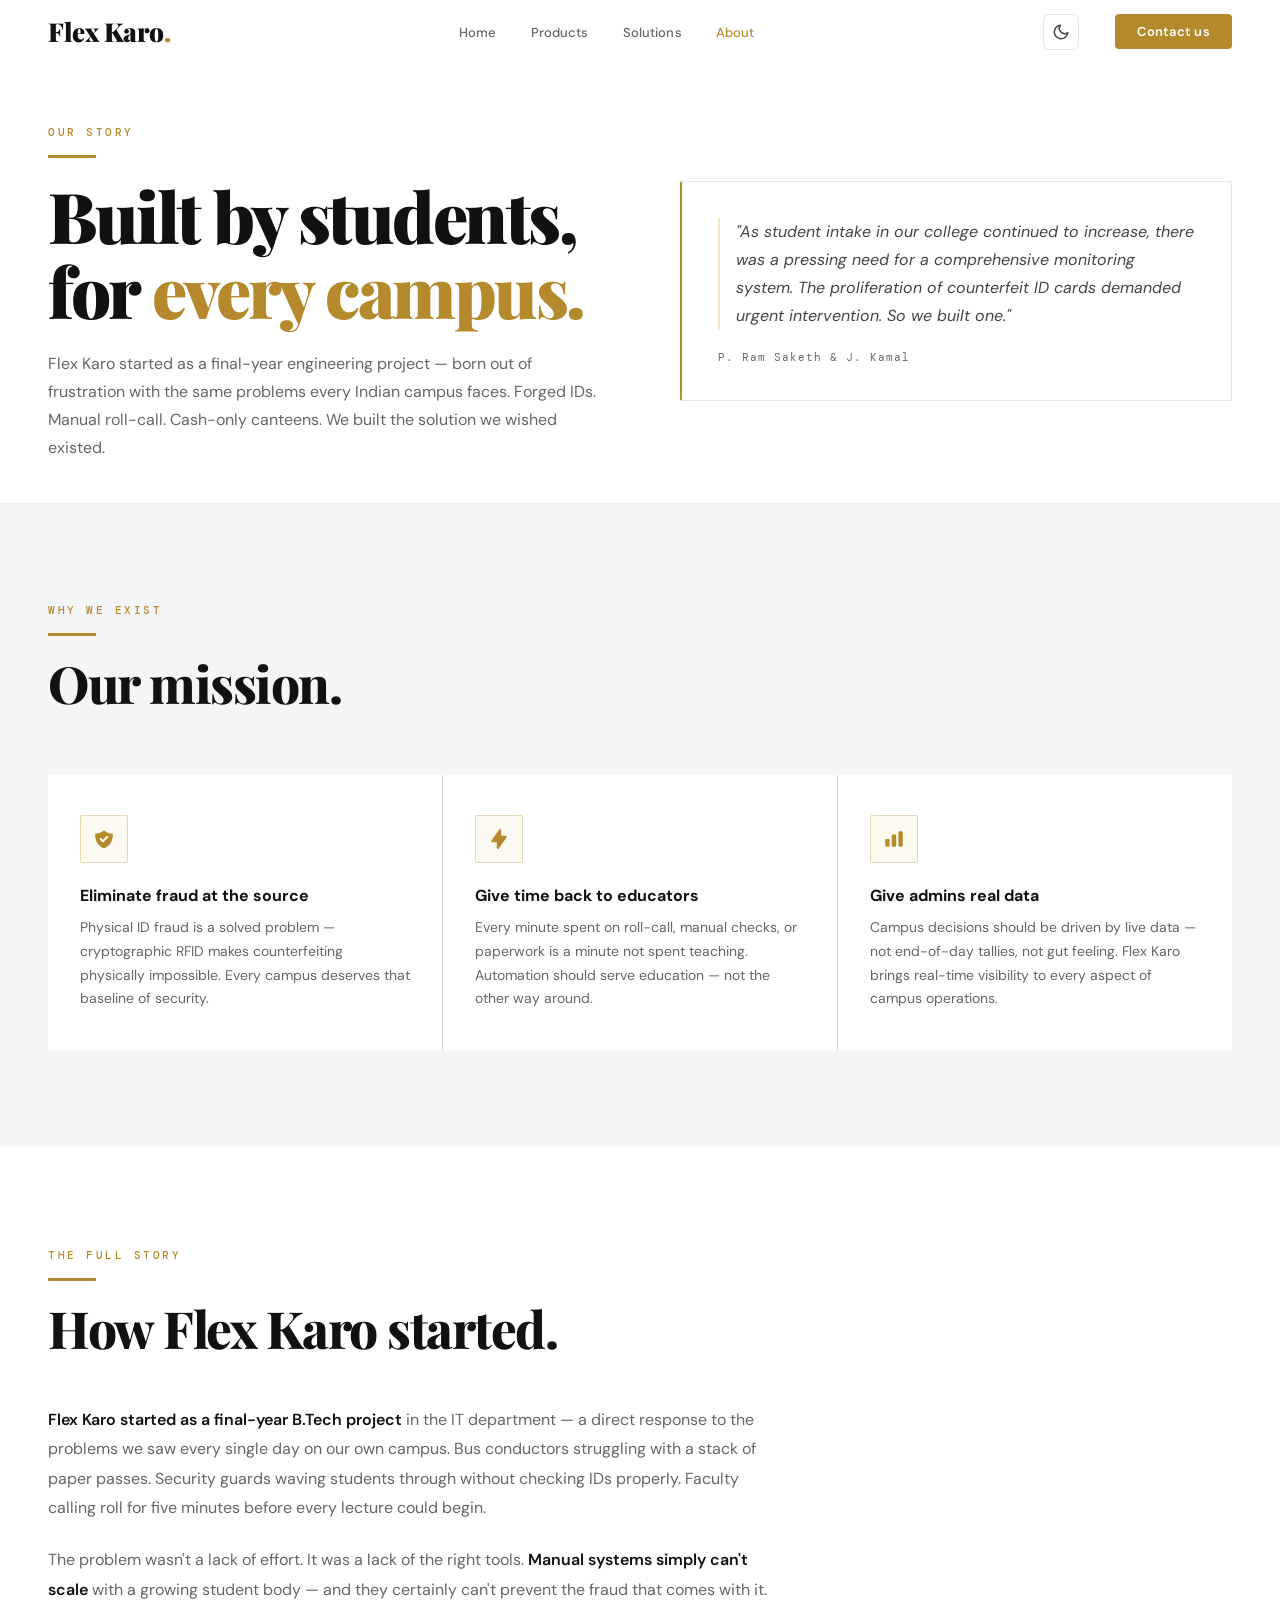
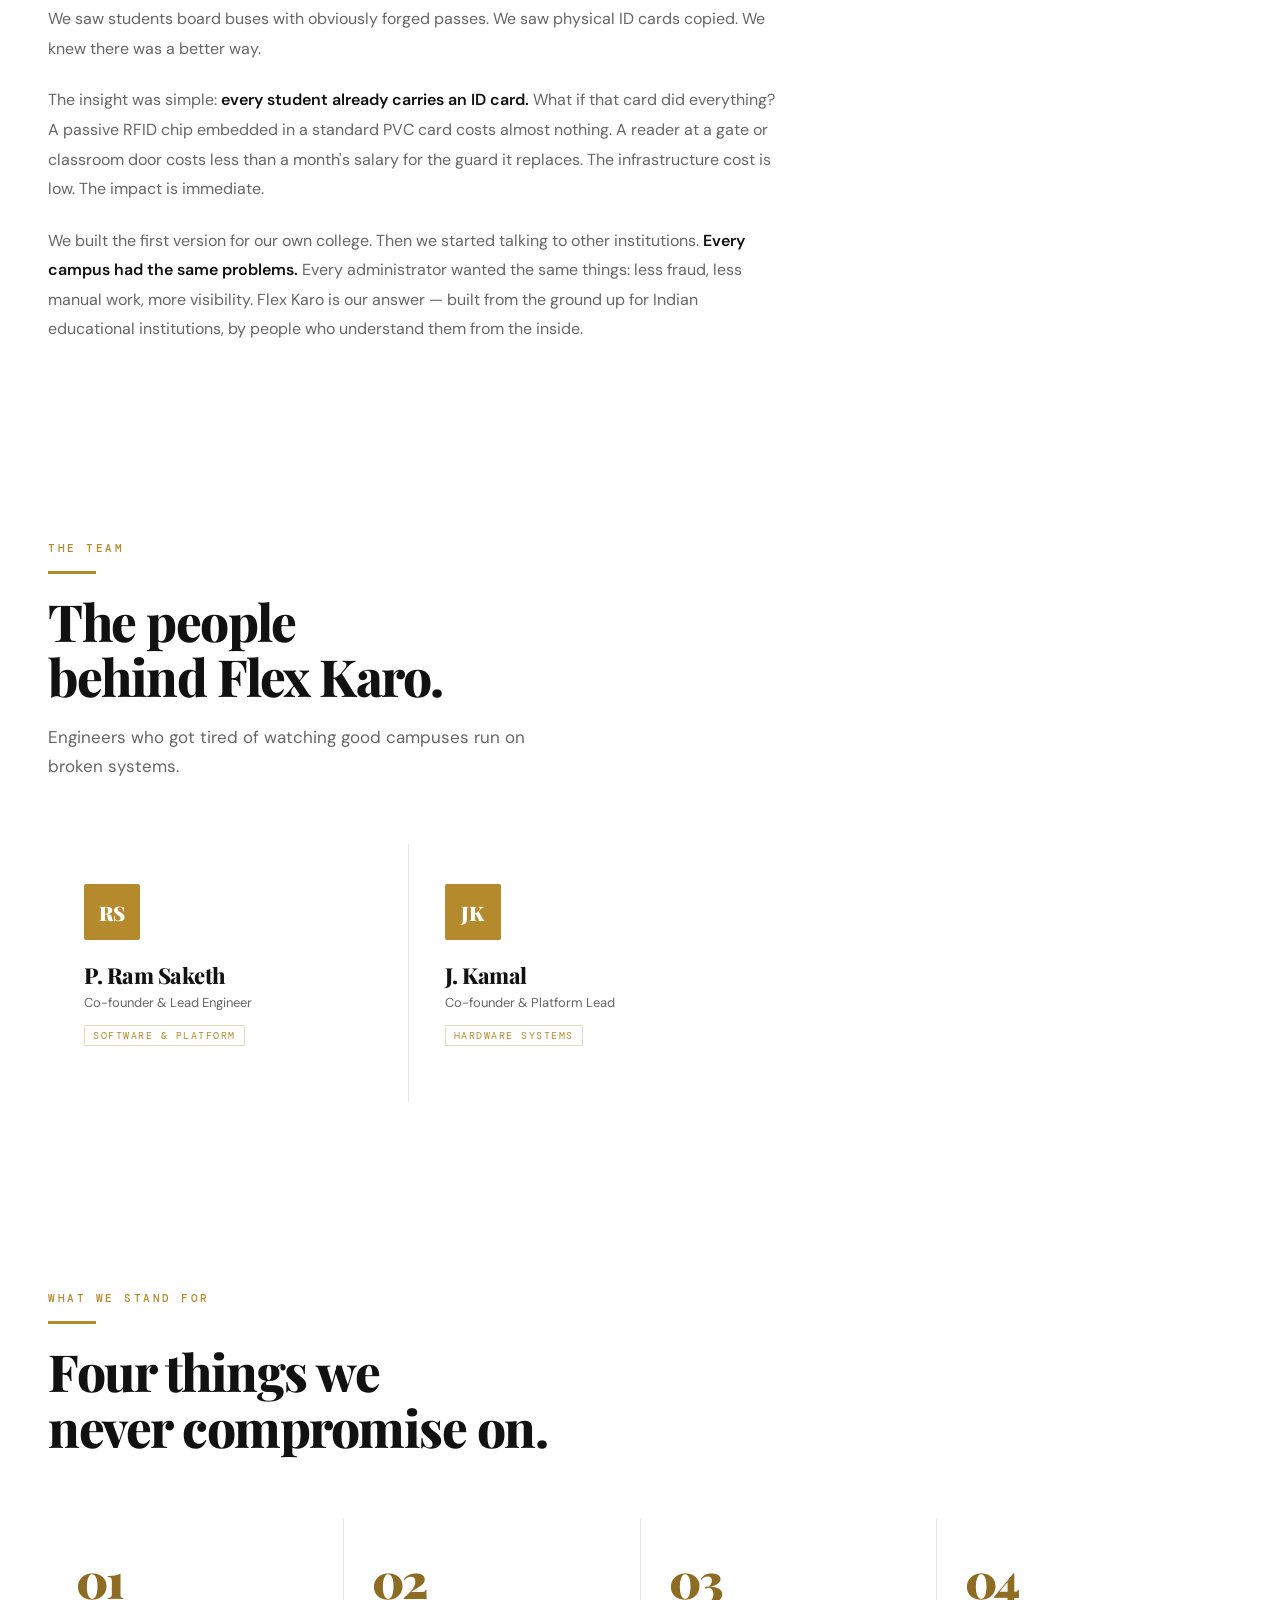
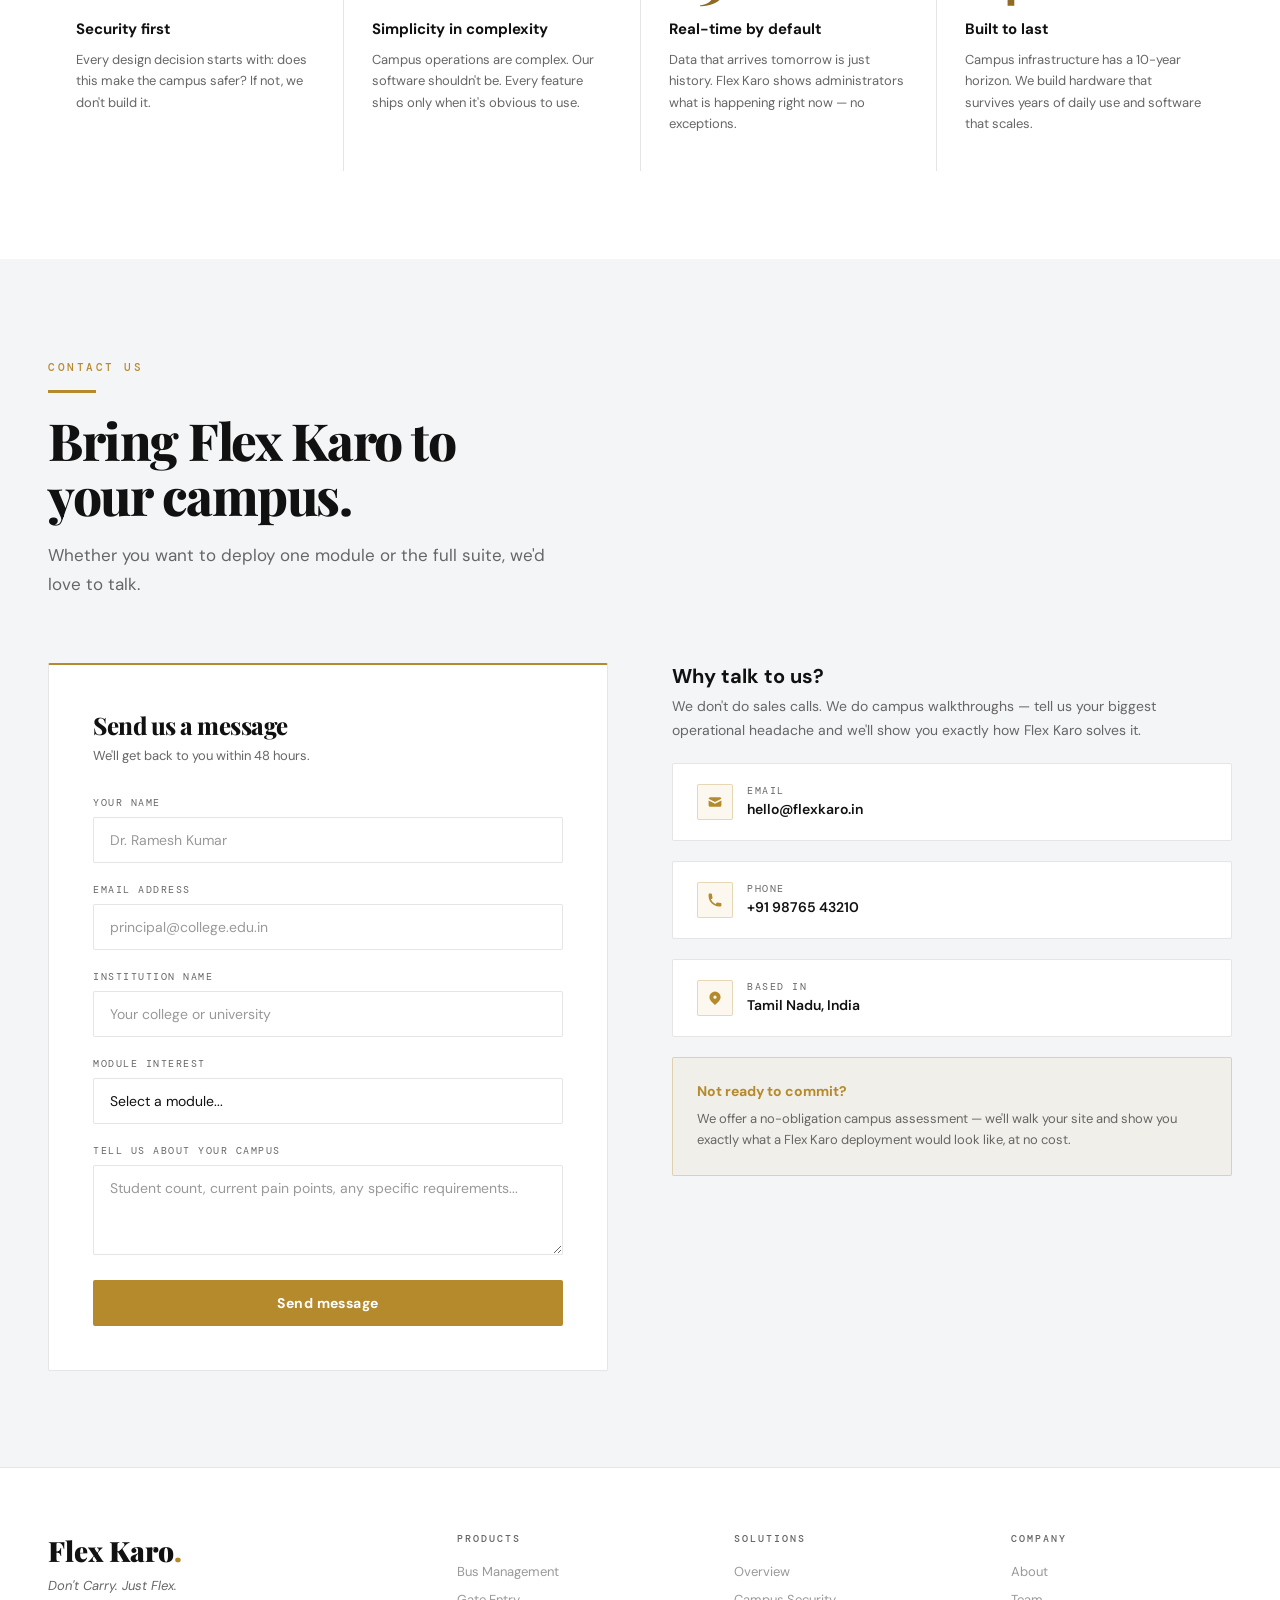
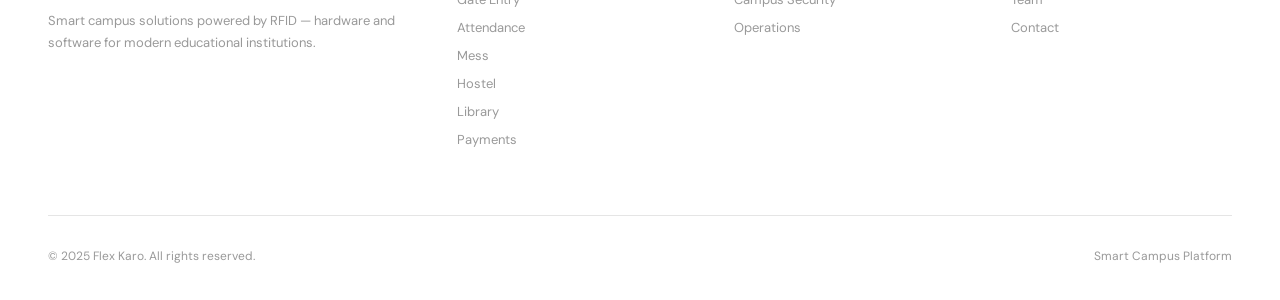
==== commit 01ce0291: "changed name from flex to flex karo" ====
--- a/about.html
+++ b/about.html
@@ -593,7 +593,7 @@
 <body>
 
   <nav class="nav">
-    <a href="index.html" class="nav-logo">Flex<span class="dot">.</span></a>
+    <a href="index.html" class="nav-logo">Flex Karo<span class="dot">.</span></a>
     <ul class="nav-links">
       <li><a href="index.html">Home</a></li>
       <li><a href="products.html">Products</a></li>
@@ -631,7 +631,7 @@
         <span class="eyebrow">Our story</span>
         <span class="gold-line"></span>
         <h1 class="hero-title">Built by students,<br />for <span class="gold">every campus.</span></h1>
-        <p class="hero-sub">Flex started as a final-year engineering project — born out of frustration with the same
+        <p class="hero-sub">Flex Karo started as a final-year engineering project — born out of frustration with the same
           problems every Indian campus faces. Forged IDs. Manual roll-call. Cash-only canteens. We built the solution we
           wished existed.</p>
       </div>
@@ -678,7 +678,7 @@
             </svg></div>
           <div class="mc-title">Give admins real data</div>
           <div class="mc-desc">Campus decisions should be driven by live data — not end-of-day tallies, not gut feeling.
-            Flex brings real-time visibility to every aspect of campus operations.</div>
+            Flex Karo brings real-time visibility to every aspect of campus operations.</div>
         </div>
       </div>
     </div>
@@ -689,9 +689,9 @@
     <div class="section-inner">
       <span class="eyebrow">The full story</span>
       <span class="gold-line"></span>
-      <h2 class="section-title">How Flex started.</h2>
+      <h2 class="section-title">How Flex Karo started.</h2>
       <div class="story-body reveal">
-        <p class="story-para"><strong>Flex started as a final-year B.Tech project</strong> in the IT department — a
+        <p class="story-para"><strong>Flex Karo started as a final-year B.Tech project</strong> in the IT department — a
           direct response to the problems we saw every single day on our own campus. Bus conductors struggling with a
           stack of paper passes. Security guards waving students through without checking IDs properly. Faculty calling
           roll for five minutes before every lecture could begin.</p>
@@ -705,7 +705,7 @@
           cost is low. The impact is immediate.</p>
         <p class="story-para">We built the first version for our own college. Then we started talking to other
           institutions. <strong>Every campus had the same problems.</strong> Every administrator wanted the same things:
-          less fraud, less manual work, more visibility. Flex is our answer — built from the ground up for Indian
+          less fraud, less manual work, more visibility. Flex Karo is our answer — built from the ground up for Indian
           educational institutions, by people who understand them from the inside.</p>
       </div>
     </div>
@@ -716,7 +716,7 @@
     <div class="section-inner">
       <span class="eyebrow">The team</span>
       <span class="gold-line"></span>
-      <h2 class="section-title">The people<br />behind Flex.</h2>
+      <h2 class="section-title">The people<br />behind Flex Karo.</h2>
       <p class="section-sub">Engineers who got tired of watching good campuses run on broken systems.</p>
       <div class="team-grid reveal">
         <div class="team-card">
@@ -757,7 +757,7 @@
         <div class="vc">
           <div class="vc-num">03</div>
           <div class="vc-name">Real-time by default</div>
-          <div class="vc-desc">Data that arrives tomorrow is just history. Flex shows administrators what is happening
+          <div class="vc-desc">Data that arrives tomorrow is just history. Flex Karo shows administrators what is happening
             right now — no exceptions.</div>
         </div>
         <div class="vc">
@@ -775,7 +775,7 @@
     <div class="section-inner">
       <span class="eyebrow">Contact us</span>
       <span class="gold-line"></span>
-      <h2 class="section-title">Bring Flex to<br />your campus.</h2>
+      <h2 class="section-title">Bring Flex Karo to<br />your campus.</h2>
       <p class="section-sub">Whether you want to deploy one module or the full suite, we'd love to talk.</p>
       <div class="contact-layout">
         <div class="contact-form reveal">
@@ -810,7 +810,7 @@
           <div>
             <div class="ci-head">Why talk to us?</div>
             <div class="ci-sub">We don't do sales calls. We do campus walkthroughs — tell us your biggest operational
-              headache and we'll show you exactly how Flex solves it.</div>
+              headache and we'll show you exactly how Flex Karo solves it.</div>
           </div>
           <div class="ci-card">
             <div class="ci-icon"><svg viewBox="0 0 20 20" fill="currentColor">
@@ -819,7 +819,7 @@
               </svg></div>
             <div>
               <div class="ci-label">Email</div>
-              <div class="ci-value">hello@flexcampus.in</div>
+              <div class="ci-value">hello@flexkaro.in</div>
             </div>
           </div>
           <div class="ci-card">
@@ -846,7 +846,7 @@
           <div class="no-commit-card">
             <div class="no-commit-title">Not ready to commit?</div>
             <div class="no-commit-desc">We offer a no-obligation campus assessment — we'll walk your site and show you
-              exactly what a Flex deployment would look like, at no cost.</div>
+              exactly what a Flex Karo deployment would look like, at no cost.</div>
           </div>
         </div>
       </div>
@@ -857,7 +857,7 @@
     <div class="footer-inner">
       <div class="footer-top">
         <div>
-          <div class="footer-logo">Flex<span>.</span></div>
+          <div class="footer-logo">Flex Karo<span>.</span></div>
           <div class="footer-tagline">Don't Carry. Just Flex.</div>
           <div class="footer-desc">Smart campus solutions powered by RFID — hardware and software for modern educational
             institutions.</div>
@@ -877,7 +877,7 @@
             href="#contact">Contact</a>
         </div>
       </div>
-      <div class="footer-bottom"><span>© 2025 Flex. All rights reserved.</span><span>Smart Campus Platform</span></div>
+      <div class="footer-bottom"><span>© 2025 Flex Karo. All rights reserved.</span><span>Smart Campus Platform</span></div>
     </div>
   </footer>
 
